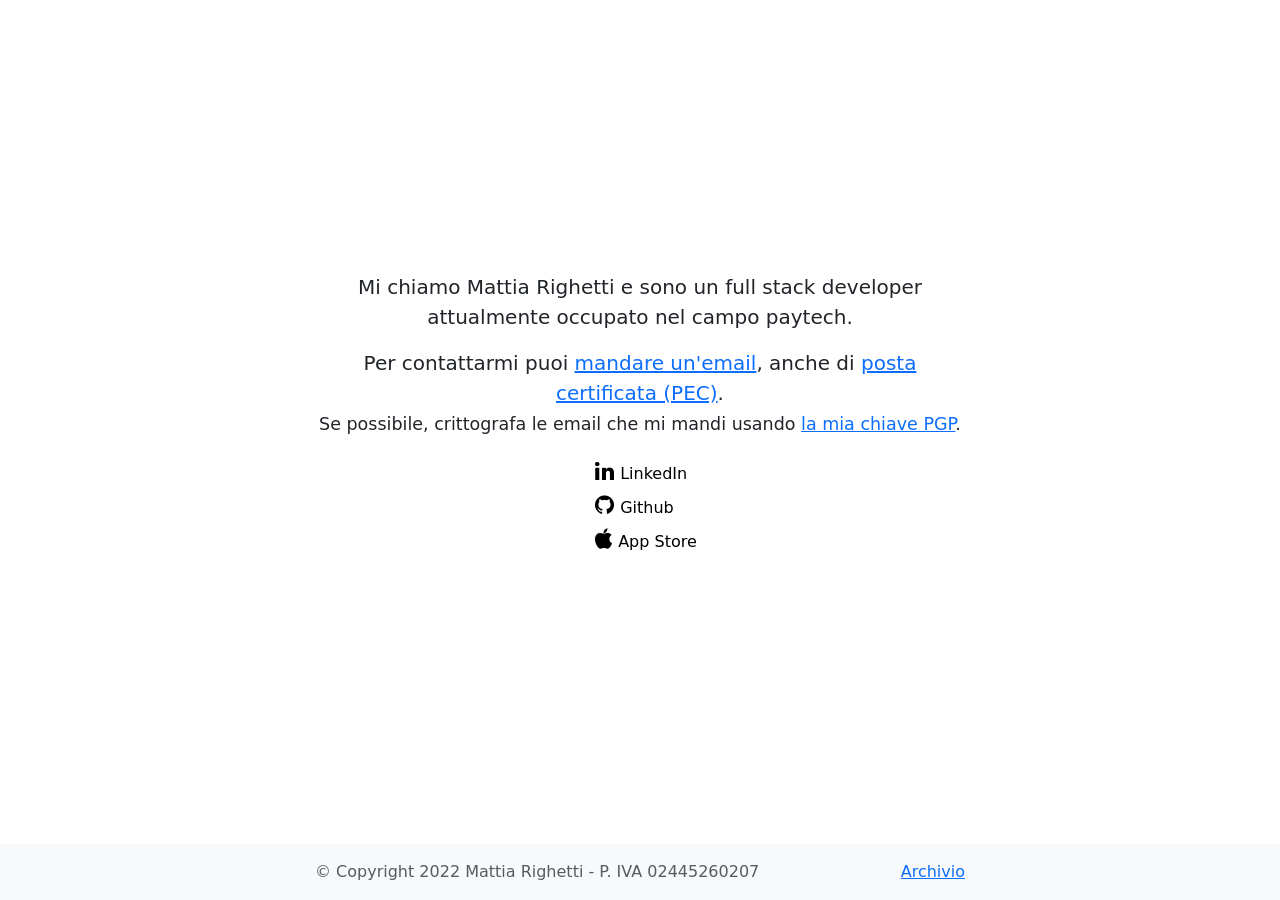
==== index.html @ 88872921 "Removing Telegram and iMessage contacts." ====
<!doctype html>
<html lang="en" class="h-100">
  <head>
    <title>Mattia Righetti</title>
    <meta charset="utf-8">
    <meta name="robots" content="index, follow, max-image-preview:large, max-snippet:-1, max-video-preview:-1">
    <meta name="description" content="Full stack developer">
    <link rel="canonical" href="https://rght.it/">
    <meta property="og:locale" content="it_IT">
    <meta property="og:type" content="website">
    <meta property="og:title" content="Mattia Righetti">
    <meta property="og:description" content="Full stack developer">
    <meta property="og:url" content="https://rght.it/">
    <meta property="og:site_name" content="Mattia Righetti">
    <meta property="article:modified_time" content="2022-04-18T16:51:58+00:00">
    <meta property="og:image" content="">
    <meta property="og:image:width" content="">
    <meta property="og:image:height" content="">
    <meta property="og:image:type" content="image/jpeg">
    <meta name="twitter:card" content="summary_large_image">
    <meta name="twitter:title" content="Mattia Righetti">
    <meta name="twitter:description" content="Full stack developer">
    <meta name="twitter:image" content="">
    <meta name="twitter:site" content="@mrght">
    <meta name="twitter:label1" content="Estimated reading time">
    <meta name="twitter:data1" content="1 minute">
    <meta name="viewport" content="width=device-width, initial-scale=1">
    <link href="https://cdn.jsdelivr.net/npm/bootstrap@5.1.3/dist/css/bootstrap.min.css" rel="stylesheet" integrity="sha384-1BmE4kWBq78iYhFldvKuhfTAU6auU8tT94WrHftjDbrCEXSU1oBoqyl2QvZ6jIW3" crossorigin="anonymous">
    <link rel="stylesheet" href="https://cdnjs.cloudflare.com/ajax/libs/font-awesome/4.7.0/css/font-awesome.min.css">
    <style>
      .container {
      width: auto;
      max-width: 680px;
      padding: 0 15px;
      }
      .fa {
      padding: 6px;
      font-size: 22px;
      text-decoration: none;
      color: black;
      }
      .contact-link {
      padding-left: 6px;
      font-size: 16px;
      text-decoration: none;
      color: black;
      }
      .archive {
      float: right;
      }
    </style>
    <!-- Google tag (gtag.js) -->
    <script async src="https://www.googletagmanager.com/gtag/js?id=G-7KN0N67CWR"></script>
    <script>
      window.dataLayer = window.dataLayer || [];
      function gtag(){dataLayer.push(arguments);}
      gtag('js', new Date());
      
      gtag('config', 'G-7KN0N67CWR');
                                                                                                            
    </script>
  </head>
  <body class="d-flex flex-column h-100">
    <header class="mb-auto"></header>
    <main class="flex-shrink-0 px-3 text-center d-flex p-3 mx-auto flex-column">
      <div class="container">
        <p class="lead">Mi chiamo Mattia Righetti e sono un full stack developer attualmente occupato nel campo
          paytech.
        </p>
        <p class="lead">Per contattarmi puoi <a href="/contact?type=email" target="_blank">mandare un'email</a>, anche di <a href="/contact?type=pec" target="_blank">posta certificata (PEC)</a>.                                                                                                                        <br>
          <small>Se possibile, crittografa le email che mi mandi usando <a href="public_key.asc">la mia chiave PGP</a>.
          </small>
        </p>
      </div>
      <div class="row justify-content-center">
        <div class="col-auto col-md-3 d-flex justify-content-center">
          <ul class="list-unstyled">
            <li>
              <a href="https://linkedin.com/in/mattiarighetti" class="contact-link pull-left" target="_blank">
              <span class="fa fa-linkedin"></span>LinkedIn</a>
            </li>
            <li>
              <a href="https://github.com/mattiarighetti" class="contact-link pull-left" target="_blank">
              <span class="fa fa-github"></span>Github</a>
            </li>
            <li>
              <a href="https://apps.apple.com/it/developer/mattia-righetti/id1128702482" class="contact-link pull-left" target="_blank">
              <span class="fa fa-apple"></span>App Store</a>
            </li>
          </ul>
        </div>
      </div>
    </main>
    <footer class="footer mt-auto py-3 bg-light">
      <div class="container">
        <span class="text-muted">&copy; Copyright 2022 Mattia Righetti - P. IVA 02445260207</span>
        <span class="text-muted archive">
        <a href="https://web.archive.org/web/20220426195501/https://www.mattiarighetti.it/" target="_blank">Archivio</a>
        </span>
      </div>
    </footer>
    <script src="https://cdn.jsdelivr.net/npm/bootstrap@5.1.3/dist/js/bootstrap.bundle.min.js" integrity="sha384-ka7Sk0Gln4gmtz2MlQnikT1wXgYsOg+OMhuP+IlRH9sENBO0LRn5q+8nbTov4+1p" crossorigin="anonymous"></script>
  </body>
</html>
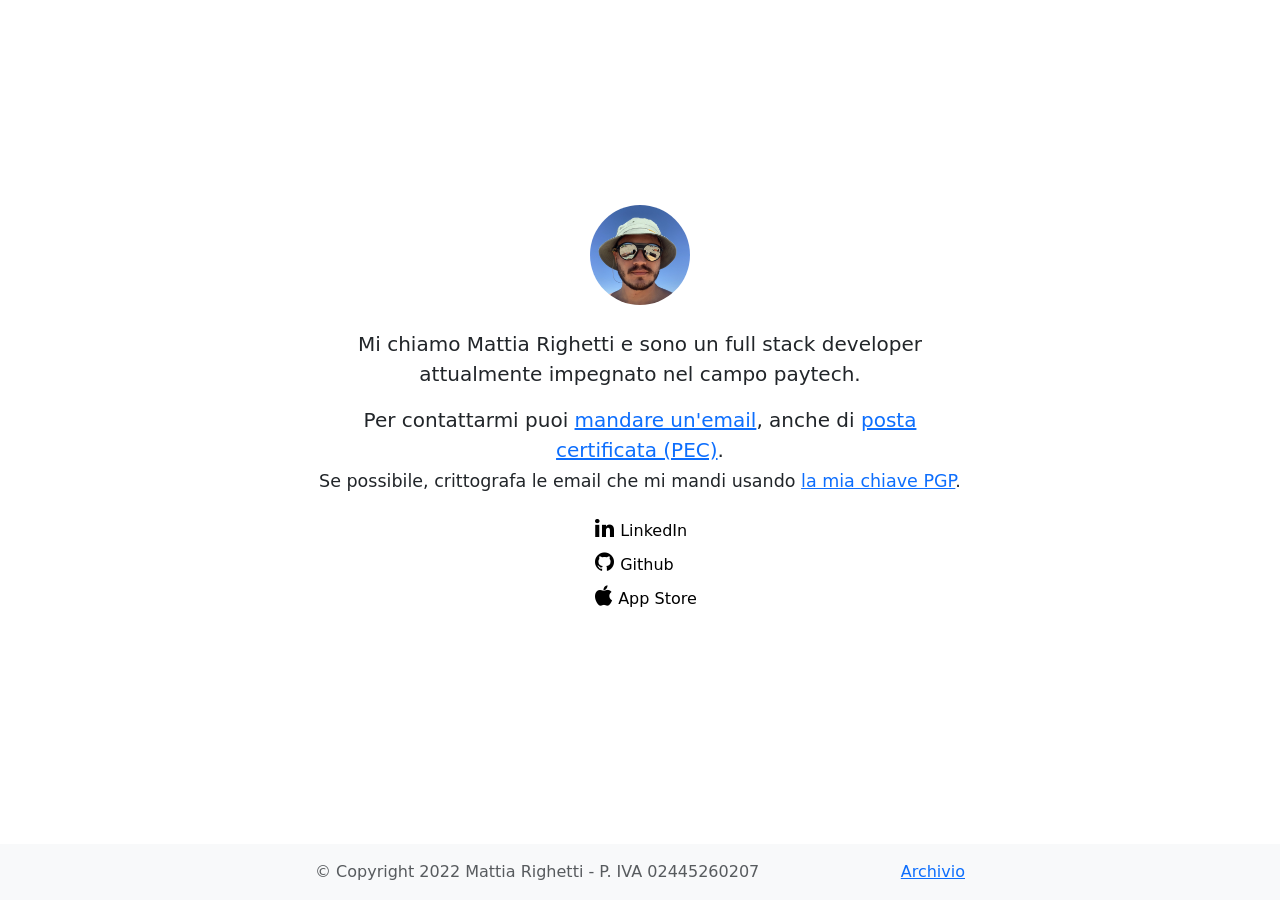
==== commit 668218e5: "Adding profile image." ====
--- a/index.html
+++ b/index.html
@@ -64,7 +64,9 @@
     <header class="mb-auto"></header>
     <main class="flex-shrink-0 px-3 text-center d-flex p-3 mx-auto flex-column">
       <div class="container">
-        <p class="lead">Mi chiamo Mattia Righetti e sono un full stack developer attualmente occupato nel campo
+        <img src="Cappellino.jpg" class="img-circle hidden-xs-down" style="width: 100px; border-radius: 50px; margin-top: -10px;">
+        <br><br>
+        <p class="lead">Mi chiamo Mattia Righetti e sono un full stack developer attualmente impegnato nel campo
           paytech.
         </p>
         <p class="lead">Per contattarmi puoi <a href="/contact?type=email" target="_blank">mandare un'email</a>, anche di <a href="/contact?type=pec" target="_blank">posta certificata (PEC)</a>.                                                                                                                        <br>
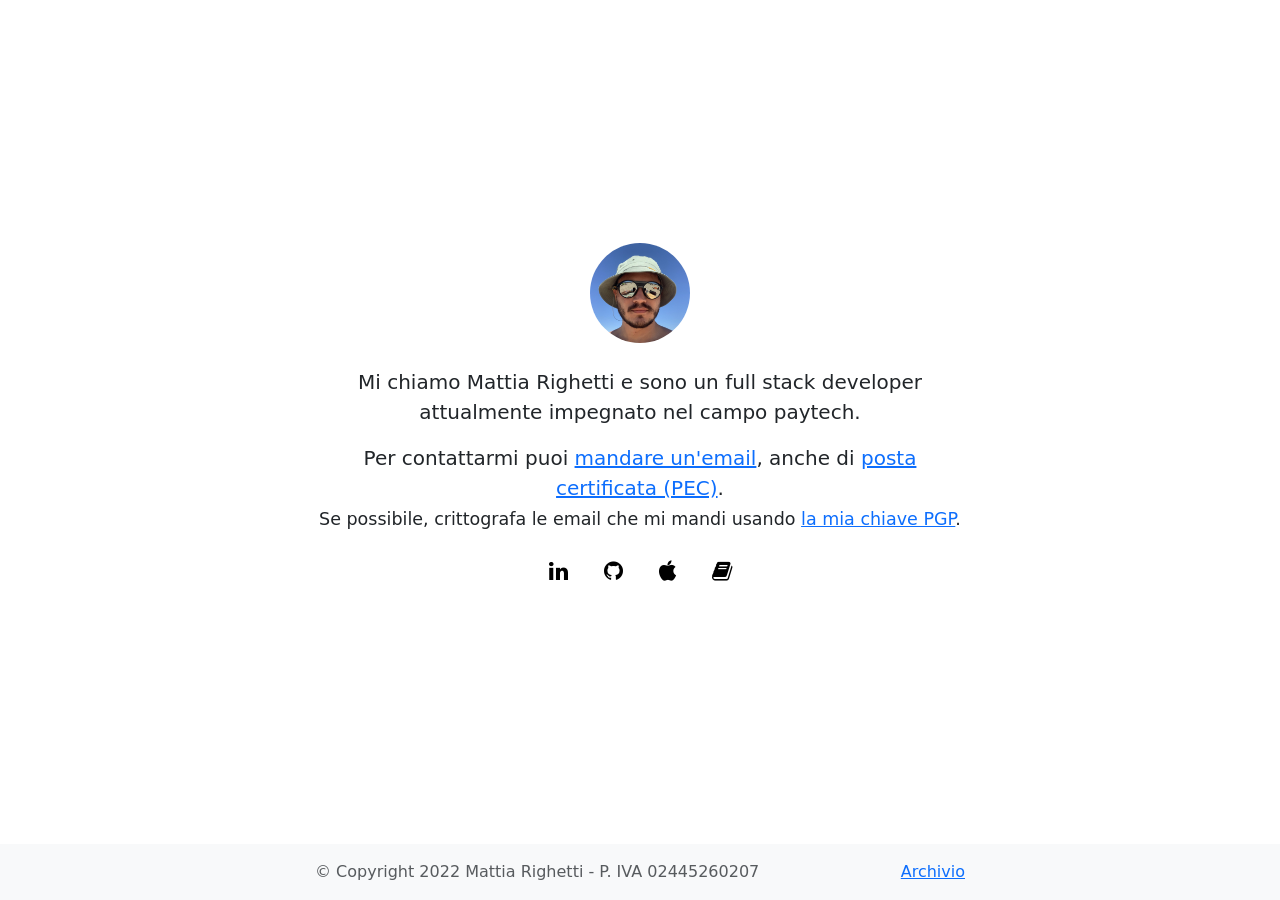
==== commit fdf91571: "Adding libib link." ====
--- a/index.html
+++ b/index.html
@@ -74,24 +74,43 @@
           </small>
         </p>
       </div>
-      <div class="row justify-content-center">
-        <div class="col-auto col-md-3 d-flex justify-content-center">
-          <ul class="list-unstyled">
-            <li>
-              <a href="https://linkedin.com/in/mattiarighetti" class="contact-link pull-left" target="_blank">
-              <span class="fa fa-linkedin"></span>LinkedIn</a>
-            </li>
-            <li>
-              <a href="https://github.com/mattiarighetti" class="contact-link pull-left" target="_blank">
-              <span class="fa fa-github"></span>Github</a>
-            </li>
-            <li>
-              <a href="https://apps.apple.com/it/developer/mattia-righetti/id1128702482" class="contact-link pull-left" target="_blank">
-              <span class="fa fa-apple"></span>App Store</a>
-            </li>
-          </ul>
-        </div>
-      </div>
+<div class="container">
+  <div class="row justify-content-center">
+    <div class="col-auto">
+      <ul class="list-unstyled d-flex gap-4 m-0 p-0">
+        <li>
+          <a href="https://linkedin.com/in/mattiarighetti"
+             target="_blank"
+             class="text-decoration-none text-dark fs-3">
+            <i class="fa fa-linkedin"></i>
+          </a>
+        </li>
+        <li>
+          <a href="https://github.com/mattiarighetti"
+             target="_blank"
+             class="text-decoration-none text-dark fs-3">
+            <i class="fa fa-github"></i>
+          </a>
+        </li>
+        <li>
+          <a href="https://apps.apple.com/it/developer/mattia-righetti/id1128702482"
+             target="_blank"
+             class="text-decoration-none text-dark fs-3">
+            <i class="fa fa-apple"></i>
+          </a>
+        </li>
+        <li>
+          <a href="https://rght.it/lib"
+             target="_blank"
+             class="text-decoration-none text-dark fs-3">
+            <i class="fa fa-book"></i>
+          </a>
+        </li>
+      </ul>
+    </div>
+  </div>
+</div>
+
     </main>
     <footer class="footer mt-auto py-3 bg-light">
       <div class="container">
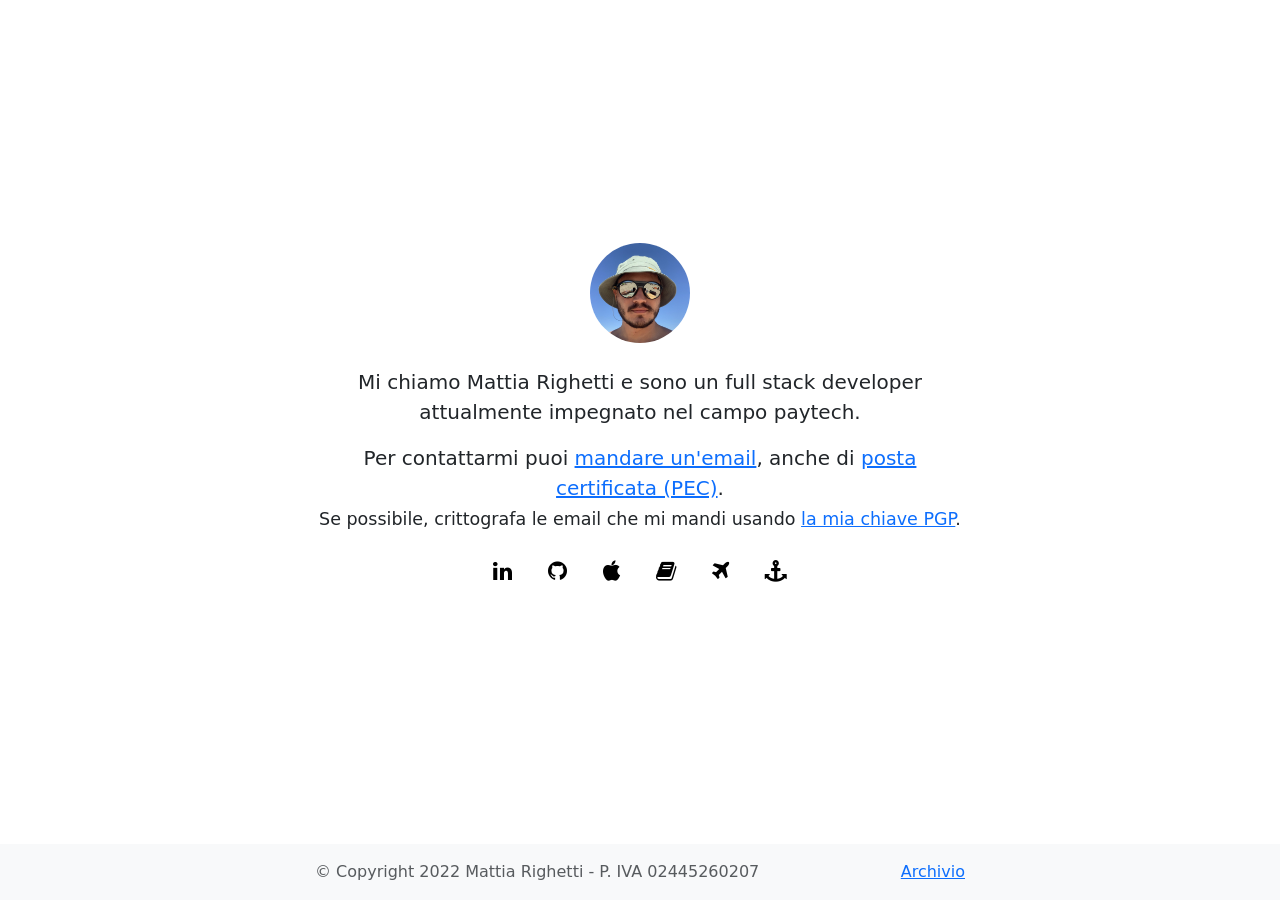
==== commit 4c8d5620: "Added links to OLC and SeaPeople" ====
--- a/index.html
+++ b/index.html
@@ -106,6 +106,20 @@
             <i class="fa fa-book"></i>
           </a>
         </li>
+        <li>
+          <a href="https://www.onlinecontest.org/olc-3.0/gliding/flightbook.html?sp=2026&st=olcp&rt=olc&pi=85450"
+             target="_blank"
+             class="text-decoration-none text-dark fs-3">
+            <i class="fa fa-plane"></i>
+          </a>
+        </li>
+        <li>
+          <a href="https://dashboard.seapeopleapp.com/@mattiar"
+             target="_blank"
+             class="text-decoration-none text-dark fs-3">
+            <i class="fa fa-anchor"></i>
+          </a>
+        </li>
       </ul>
     </div>
   </div>
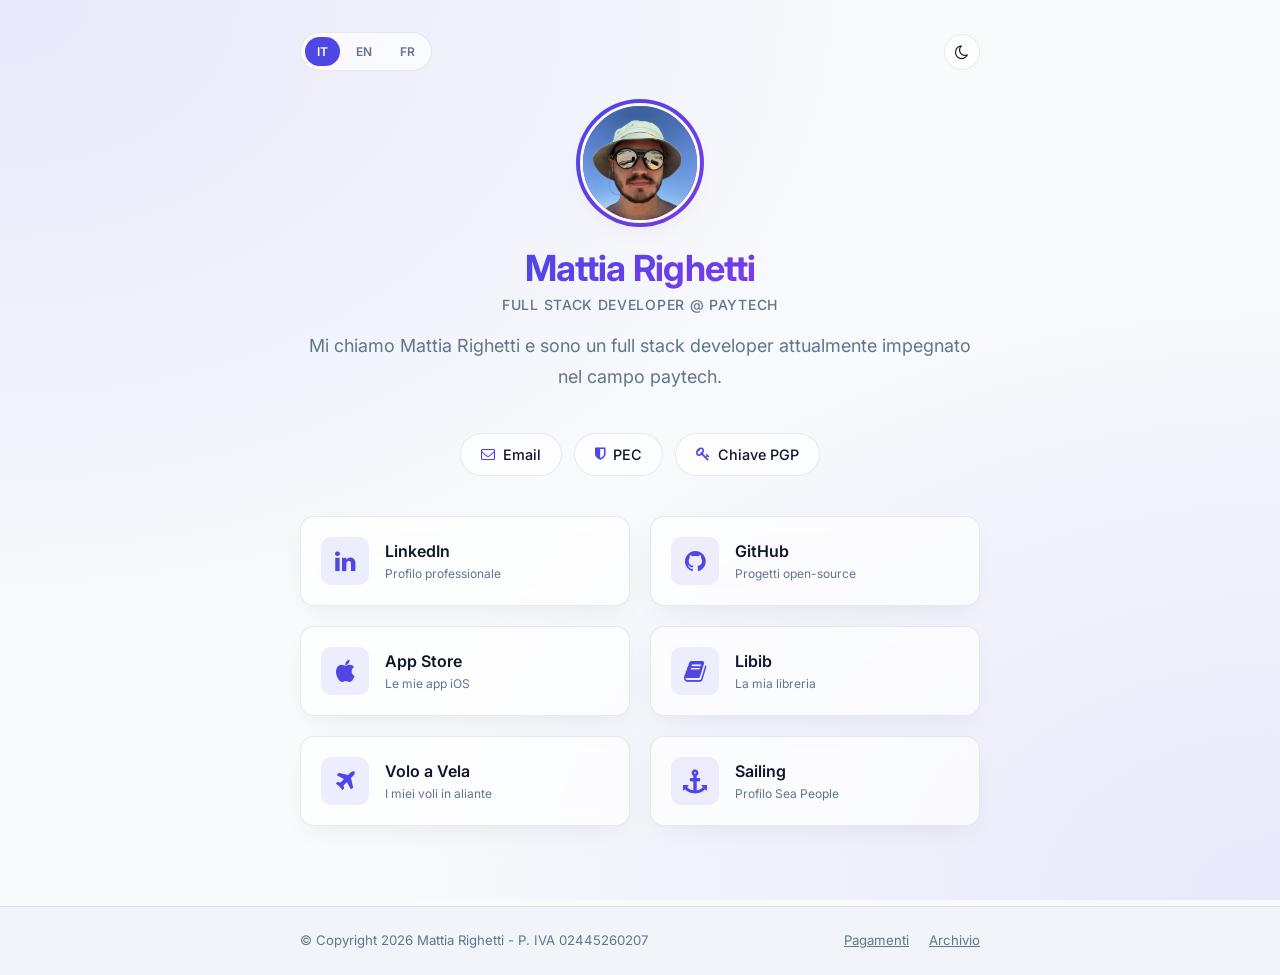
==== commit b8da11fd: "style: redesign website with modern UI, dark mode switcher and centralized CSS" ====
--- a/index.html
+++ b/index.html
@@ -1,5 +1,5 @@
 <!doctype html>
-<html lang="en" class="h-100">
+<html lang="it">
   <head>
     <title>Mattia Righetti</title>
     <meta charset="utf-8">
@@ -12,7 +12,7 @@
     <meta property="og:description" content="Full stack developer">
     <meta property="og:url" content="https://rght.it/">
     <meta property="og:site_name" content="Mattia Righetti">
-    <meta property="article:modified_time" content="2022-04-18T16:51:58+00:00">
+    <meta property="article:modified_time" content="2026-06-16T17:52:00+02:00">
     <meta property="og:image" content="">
     <meta property="og:image:width" content="">
     <meta property="og:image:height" content="">
@@ -25,115 +25,167 @@
     <meta name="twitter:label1" content="Estimated reading time">
     <meta name="twitter:data1" content="1 minute">
     <meta name="viewport" content="width=device-width, initial-scale=1">
+    
     <link href="https://cdn.jsdelivr.net/npm/bootstrap@5.1.3/dist/css/bootstrap.min.css" rel="stylesheet" integrity="sha384-1BmE4kWBq78iYhFldvKuhfTAU6auU8tT94WrHftjDbrCEXSU1oBoqyl2QvZ6jIW3" crossorigin="anonymous">
     <link rel="stylesheet" href="https://cdnjs.cloudflare.com/ajax/libs/font-awesome/4.7.0/css/font-awesome.min.css">
-    <style>
-      .container {
-      width: auto;
-      max-width: 680px;
-      padding: 0 15px;
-      }
-      .fa {
-      padding: 6px;
-      font-size: 22px;
-      text-decoration: none;
-      color: black;
-      }
-      .contact-link {
-      padding-left: 6px;
-      font-size: 16px;
-      text-decoration: none;
-      color: black;
-      }
-      .archive {
-      float: right;
-      }
-    </style>
+    <link rel="stylesheet" href="css/style.css">
+
+    <script>
+      // Apply theme immediately to prevent flashing
+      const currentTheme = localStorage.getItem('theme') || (window.matchMedia('(prefers-color-scheme: light)').matches ? 'light' : 'dark');
+      document.documentElement.setAttribute('data-theme', currentTheme);
+    </script>
+    
     <!-- Google tag (gtag.js) -->
     <script async src="https://www.googletagmanager.com/gtag/js?id=G-7KN0N67CWR"></script>
     <script>
       window.dataLayer = window.dataLayer || [];
       function gtag(){dataLayer.push(arguments);}
       gtag('js', new Date());
-      
       gtag('config', 'G-7KN0N67CWR');
-                                                                                                            
     </script>
   </head>
-  <body class="d-flex flex-column h-100">
-    <header class="mb-auto"></header>
-    <main class="flex-shrink-0 px-3 text-center d-flex p-3 mx-auto flex-column">
-      <div class="container">
-        <img src="Cappellino.jpg" class="img-circle hidden-xs-down" style="width: 100px; border-radius: 50px; margin-top: -10px;">
-        <br><br>
-        <p class="lead">Mi chiamo Mattia Righetti e sono un full stack developer attualmente impegnato nel campo
-          paytech.
+  <body>
+    
+    <main class="main-container">
+      
+      <!-- Top controls bar -->
+      <div class="top-bar">
+        <div class="lang-switcher">
+          <button class="lang-btn active">IT</button>
+          <a href="/en/" class="lang-btn">EN</a>
+          <a href="/fr/" class="lang-btn">FR</a>
+        </div>
+        
+        <button id="theme-toggle" class="theme-toggle-btn" aria-label="Cambia tema">
+          <i class="fa fa-sun-o"></i>
+        </button>
+      </div>
+
+      <!-- Profile Section -->
+      <section class="profile-section">
+        <div class="avatar-wrapper">
+          <img src="Cappellino.jpg" alt="Mattia Righetti" class="avatar-img">
+        </div>
+        <h1 class="name-title">Mattia Righetti</h1>
+        <span class="role-badge">Full Stack Developer @ Paytech</span>
+        <p class="lead">
+          Mi chiamo Mattia Righetti e sono un full stack developer attualmente impegnato nel campo paytech.
         </p>
-        <p class="lead">Per contattarmi puoi <a href="/contact?type=email" target="_blank">mandare un'email</a>, anche di <a href="/contact?type=pec" target="_blank">posta certificata (PEC)</a>.                                                                                                                        <br>
-          <small>Se possibile, crittografa le email che mi mandi usando <a href="public_key.asc">la mia chiave PGP</a>.
-          </small>
-        </p>
-      </div>
-<div class="container">
-  <div class="row justify-content-center">
-    <div class="col-auto">
-      <ul class="list-unstyled d-flex gap-4 m-0 p-0">
-        <li>
-          <a href="https://linkedin.com/in/mattiarighetti"
-             target="_blank"
-             class="text-decoration-none text-dark fs-3">
+      </section>
+
+      <!-- Contact Actions -->
+      <section class="contact-actions">
+        <a href="/contact?type=email" target="_blank" class="action-btn">
+          <i class="fa fa-envelope-o"></i> Email
+        </a>
+        <a href="/contact?type=pec" target="_blank" class="action-btn">
+          <i class="fa fa-shield"></i> PEC
+        </a>
+        <a href="public_key.asc" class="action-btn">
+          <i class="fa fa-key"></i> Chiave PGP
+        </a>
+      </section>
+
+      <!-- Links Grid -->
+      <section class="links-grid">
+        <a href="https://linkedin.com/in/mattiarighetti" target="_blank" class="link-card">
+          <div class="card-icon-wrapper">
             <i class="fa fa-linkedin"></i>
-          </a>
-        </li>
-        <li>
-          <a href="https://github.com/mattiarighetti"
-             target="_blank"
-             class="text-decoration-none text-dark fs-3">
+          </div>
+          <div class="card-info">
+            <span class="card-title">LinkedIn</span>
+            <span class="card-desc">Profilo professionale</span>
+          </div>
+        </a>
+
+        <a href="https://github.com/mattiarighetti" target="_blank" class="link-card">
+          <div class="card-icon-wrapper">
             <i class="fa fa-github"></i>
-          </a>
-        </li>
-        <li>
-          <a href="https://apps.apple.com/it/developer/mattia-righetti/id1128702482"
-             target="_blank"
-             class="text-decoration-none text-dark fs-3">
+          </div>
+          <div class="card-info">
+            <span class="card-title">GitHub</span>
+            <span class="card-desc">Progetti open-source</span>
+          </div>
+        </a>
+
+        <a href="https://apps.apple.com/it/developer/mattia-righetti/id1128702482" target="_blank" class="link-card">
+          <div class="card-icon-wrapper">
             <i class="fa fa-apple"></i>
-          </a>
-        </li>
-        <li>
-          <a href="https://rght.it/lib"
-             target="_blank"
-             class="text-decoration-none text-dark fs-3">
+          </div>
+          <div class="card-info">
+            <span class="card-title">App Store</span>
+            <span class="card-desc">Le mie app iOS</span>
+          </div>
+        </a>
+
+        <a href="https://rght.it/lib" target="_blank" class="link-card">
+          <div class="card-icon-wrapper">
             <i class="fa fa-book"></i>
-          </a>
-        </li>
-        <li>
-          <a href="https://www.onlinecontest.org/olc-3.0/gliding/flightbook.html?sp=2026&st=olcp&rt=olc&pi=85450"
-             target="_blank"
-             class="text-decoration-none text-dark fs-3">
+          </div>
+          <div class="card-info">
+            <span class="card-title">Libib</span>
+            <span class="card-desc">La mia libreria</span>
+          </div>
+        </a>
+
+        <a href="https://www.onlinecontest.org/olc-3.0/gliding/flightbook.html?sp=2026&st=olcp&rt=olc&pi=85450" target="_blank" class="link-card">
+          <div class="card-icon-wrapper">
             <i class="fa fa-plane"></i>
-          </a>
-        </li>
-        <li>
-          <a href="https://dashboard.seapeopleapp.com/@mattiar"
-             target="_blank"
-             class="text-decoration-none text-dark fs-3">
+          </div>
+          <div class="card-info">
+            <span class="card-title">Volo a Vela</span>
+            <span class="card-desc">I miei voli in aliante</span>
+          </div>
+        </a>
+
+        <a href="https://dashboard.seapeopleapp.com/@mattiar" target="_blank" class="link-card">
+          <div class="card-icon-wrapper">
             <i class="fa fa-anchor"></i>
-          </a>
-        </li>
-      </ul>
-    </div>
-  </div>
-</div>
+          </div>
+          <div class="card-info">
+            <span class="card-title">Sailing</span>
+            <span class="card-desc">Profilo Sea People</span>
+          </div>
+        </a>
+      </section>
 
     </main>
-    <footer class="footer mt-auto py-3 bg-light">
-      <div class="container">
-        <span class="text-muted">&copy; Copyright 2022 Mattia Righetti - P. IVA 02445260207</span>
-        <span class="text-muted archive">
-        <a href="https://web.archive.org/web/20220426195501/https://www.mattiarighetti.it/" target="_blank">Archivio</a>
-        </span>
+
+    <footer>
+      <div class="main-container py-0">
+        <div class="footer-links">
+          <span class="footer-text">&copy; Copyright 2026 Mattia Righetti - P. IVA 02445260207</span>
+          <span class="footer-text">
+            <a href="/pay/" class="me-3">Pagamenti</a>
+            <a href="https://web.archive.org/web/20220426195501/https://www.mattiarighetti.it/" target="_blank">Archivio</a>
+          </span>
+        </div>
       </div>
     </footer>
+
     <script src="https://cdn.jsdelivr.net/npm/bootstrap@5.1.3/dist/js/bootstrap.bundle.min.js" integrity="sha384-ka7Sk0Gln4gmtz2MlQnikT1wXgYsOg+OMhuP+IlRH9sENBO0LRn5q+8nbTov4+1p" crossorigin="anonymous"></script>
+    <script>
+      const themeToggleBtn = document.getElementById('theme-toggle');
+      themeToggleBtn.addEventListener('click', () => {
+        const activeTheme = document.documentElement.getAttribute('data-theme');
+        const newTheme = activeTheme === 'light' ? 'dark' : 'light';
+        document.documentElement.setAttribute('data-theme', newTheme);
+        localStorage.setItem('theme', newTheme);
+        updateToggleIcon(newTheme);
+      });
+      
+      function updateToggleIcon(theme) {
+        const icon = themeToggleBtn.querySelector('i');
+        if (theme === 'light') {
+          icon.className = 'fa fa-moon-o';
+        } else {
+          icon.className = 'fa fa-sun-o';
+        }
+      }
+      
+      // Initialize toggle icon state
+      updateToggleIcon(document.documentElement.getAttribute('data-theme'));
+    </script>
   </body>
 </html>
--- a/css/style.css
+++ b/css/style.css
@@ -0,0 +1,459 @@
+@import url('https://fonts.googleapis.com/css2?family=Inter:wght@300;400;500;600;700&display=swap');
+
+:root {
+  /* Dark Theme (Default) */
+  --bg-primary: #0b0f19;
+  --bg-secondary: #111827;
+  --bg-card: rgba(22, 30, 49, 0.7);
+  --bg-card-hover: rgba(31, 41, 67, 0.9);
+  --text-primary: #f3f4f6;
+  --text-muted: #9ca3af;
+  --text-inverse: #111827;
+  --accent: #6366f1;
+  --accent-gradient: linear-gradient(135deg, #6366f1 0%, #a855f7 100%);
+  --accent-glow: rgba(99, 102, 241, 0.15);
+  --border-color: rgba(255, 255, 255, 0.08);
+  --border-hover: rgba(99, 102, 241, 0.35);
+  --card-shadow: 0 10px 30px -10px rgba(0, 0, 0, 0.5);
+  --transition-smooth: all 0.3s cubic-bezier(0.4, 0, 0.2, 1);
+  --font-sans: 'Inter', system-ui, -apple-system, sans-serif;
+}
+
+[data-theme="light"] {
+  /* Light Theme */
+  --bg-primary: #f8fafc;
+  --bg-secondary: #f1f5f9;
+  --bg-card: rgba(255, 255, 255, 0.7);
+  --bg-card-hover: rgba(255, 255, 255, 0.95);
+  --text-primary: #0f172a;
+  --text-muted: #64748b;
+  --text-inverse: #ffffff;
+  --accent: #4f46e5;
+  --accent-gradient: linear-gradient(135deg, #4f46e5 0%, #7c3aed 100%);
+  --accent-glow: rgba(79, 70, 229, 0.1);
+  --border-color: rgba(0, 0, 0, 0.08);
+  --border-hover: rgba(79, 70, 229, 0.3);
+  --card-shadow: 0 10px 30px -10px rgba(0, 0, 0, 0.08);
+}
+
+/* Global Reset & Base */
+body {
+  font-family: var(--font-sans);
+  background-color: var(--bg-primary);
+  color: var(--text-primary);
+  transition: var(--transition-smooth);
+  min-height: 100vh;
+  margin: 0;
+  display: flex;
+  flex-direction: column;
+  background-image: 
+    radial-gradient(at 0% 0%, var(--accent-glow) 0px, transparent 50%),
+    radial-gradient(at 100% 100%, var(--accent-glow) 0px, transparent 50%);
+  background-attachment: fixed;
+}
+
+/* Container limits */
+.main-container {
+  max-width: 720px;
+  width: 100%;
+  margin: 0 auto;
+  padding: 2rem 1.25rem;
+}
+
+/* Typography overrides */
+h1, h2, h3, h4, h5, h6 {
+  font-weight: 700;
+  letter-spacing: -0.02em;
+  color: var(--text-primary);
+}
+
+.lead {
+  font-size: 1.125rem;
+  font-weight: 400;
+  line-height: 1.7;
+  color: var(--text-muted);
+}
+
+a {
+  color: var(--accent);
+  text-decoration: none;
+  transition: var(--transition-smooth);
+}
+
+a:hover {
+  color: #a855f7;
+  text-decoration: underline;
+}
+
+/* Header & Controls */
+.top-bar {
+  display: flex;
+  justify-content: space-between;
+  align-items: center;
+  margin-bottom: 2rem;
+}
+
+.lang-switcher {
+  display: flex;
+  gap: 0.25rem;
+  background: var(--bg-card);
+  padding: 0.25rem;
+  border-radius: 9999px;
+  border: 1px solid var(--border-color);
+}
+
+.lang-btn {
+  font-size: 0.75rem;
+  font-weight: 600;
+  padding: 0.35rem 0.75rem;
+  border-radius: 9999px;
+  border: none;
+  background: transparent;
+  color: var(--text-muted);
+  cursor: pointer;
+  transition: var(--transition-smooth);
+  text-transform: uppercase;
+}
+
+.lang-btn.active, .lang-btn:hover {
+  background: var(--accent);
+  color: var(--text-inverse);
+  text-decoration: none;
+}
+
+.theme-toggle-btn {
+  background: var(--bg-card);
+  border: 1px solid var(--border-color);
+  color: var(--text-primary);
+  width: 2.25rem;
+  height: 2.25rem;
+  border-radius: 50%;
+  display: flex;
+  align-items: center;
+  justify-content: center;
+  cursor: pointer;
+  transition: var(--transition-smooth);
+}
+
+.theme-toggle-btn:hover {
+  border-color: var(--accent);
+  transform: rotate(15deg);
+}
+
+/* Profile Section */
+.profile-section {
+  text-align: center;
+  margin-bottom: 2.5rem;
+}
+
+.avatar-wrapper {
+  position: relative;
+  width: 120px;
+  height: 120px;
+  margin: 0 auto 1.5rem;
+}
+
+.avatar-img {
+  width: 100%;
+  height: 100%;
+  border-radius: 50%;
+  object-fit: cover;
+  border: 3px solid var(--bg-primary);
+  position: relative;
+  z-index: 2;
+  box-shadow: var(--card-shadow);
+}
+
+.avatar-wrapper::after {
+  content: '';
+  position: absolute;
+  top: -4px;
+  left: -4px;
+  right: -4px;
+  bottom: -4px;
+  border-radius: 50%;
+  background: var(--accent-gradient);
+  z-index: 1;
+  animation: rotateGradient 6s linear infinite;
+}
+
+@keyframes rotateGradient {
+  from { transform: rotate(0deg); }
+  to { transform: rotate(360deg); }
+}
+
+.name-title {
+  font-size: 2.25rem;
+  margin-bottom: 0.25rem;
+  background: var(--accent-gradient);
+  -webkit-background-clip: text;
+  -webkit-text-fill-color: transparent;
+  display: inline-block;
+}
+
+.role-badge {
+  font-size: 0.875rem;
+  font-weight: 500;
+  color: var(--text-muted);
+  letter-spacing: 0.05em;
+  text-transform: uppercase;
+  margin-bottom: 1rem;
+  display: block;
+}
+
+/* Interactive Info Cards */
+.contact-actions {
+  display: flex;
+  flex-wrap: wrap;
+  gap: 0.75rem;
+  justify-content: center;
+  margin-bottom: 2.5rem;
+}
+
+.action-btn {
+  display: inline-flex;
+  align-items: center;
+  gap: 0.5rem;
+  padding: 0.625rem 1.25rem;
+  background: var(--bg-card);
+  border: 1px solid var(--border-color);
+  color: var(--text-primary);
+  border-radius: 9999px;
+  font-size: 0.9rem;
+  font-weight: 500;
+  transition: var(--transition-smooth);
+}
+
+.action-btn:hover {
+  background: var(--bg-card-hover);
+  border-color: var(--border-hover);
+  transform: translateY(-2px);
+  color: var(--text-primary);
+  text-decoration: none;
+  box-shadow: 0 4px 12px rgba(99, 102, 241, 0.15);
+}
+
+.action-btn i, .action-btn svg {
+  color: var(--accent);
+}
+
+/* Links Grid */
+.links-grid {
+  display: grid;
+  grid-template-columns: repeat(2, 1fr);
+  gap: 1.25rem;
+  margin-bottom: 3rem;
+}
+
+@media (max-width: 576px) {
+  .links-grid {
+    grid-template-columns: 1fr;
+  }
+}
+
+.link-card {
+  display: flex;
+  align-items: center;
+  gap: 1rem;
+  padding: 1.25rem;
+  background: var(--bg-card);
+  border: 1px solid var(--border-color);
+  border-radius: 14px;
+  color: var(--text-primary);
+  transition: var(--transition-smooth);
+  backdrop-filter: blur(10px);
+  -webkit-backdrop-filter: blur(10px);
+  box-shadow: var(--card-shadow);
+  text-align: left;
+}
+
+.link-card:hover {
+  background: var(--bg-card-hover);
+  border-color: var(--border-hover);
+  transform: translateY(-3px);
+  color: var(--text-primary);
+  text-decoration: none;
+  box-shadow: 0 10px 20px -5px rgba(99, 102, 241, 0.2);
+}
+
+.card-icon-wrapper {
+  display: flex;
+  align-items: center;
+  justify-content: center;
+  width: 48px;
+  height: 48px;
+  border-radius: 10px;
+  background: rgba(99, 102, 241, 0.1);
+  color: var(--accent);
+  font-size: 1.5rem;
+  flex-shrink: 0;
+  transition: var(--transition-smooth);
+}
+
+.link-card:hover .card-icon-wrapper {
+  background: var(--accent);
+  color: var(--text-inverse);
+  transform: scale(1.05);
+}
+
+.card-info {
+  display: flex;
+  flex-direction: column;
+}
+
+.card-title {
+  font-weight: 600;
+  font-size: 1rem;
+  margin-bottom: 0.125rem;
+}
+
+.card-desc {
+  font-size: 0.75rem;
+  color: var(--text-muted);
+}
+
+/* Copy box (specifically for PGP info or short details) */
+.pgp-box {
+  background: var(--bg-card);
+  border: 1px solid var(--border-color);
+  border-radius: 12px;
+  padding: 1rem;
+  margin-top: 1.5rem;
+  font-size: 0.8rem;
+  text-align: left;
+  display: flex;
+  justify-content: space-between;
+  align-items: center;
+}
+
+/* Payment box override details */
+.payment-list {
+  display: flex;
+  flex-direction: column;
+  gap: 1.25rem;
+  margin-top: 2rem;
+}
+
+.payment-card {
+  position: relative;
+  background: var(--bg-card);
+  border: 1px solid var(--border-color);
+  border-radius: 16px;
+  padding: 1.5rem;
+  text-align: left;
+  box-shadow: var(--card-shadow);
+  transition: var(--transition-smooth);
+}
+
+.payment-card:hover {
+  border-color: var(--border-hover);
+  box-shadow: 0 10px 20px -5px rgba(99, 102, 241, 0.15);
+}
+
+.payment-header {
+  display: flex;
+  align-items: center;
+  justify-content: space-between;
+  margin-bottom: 1rem;
+}
+
+.payment-provider {
+  display: flex;
+  align-items: center;
+  gap: 0.75rem;
+  font-weight: 700;
+  font-size: 1.125rem;
+}
+
+.payment-provider img {
+  width: 28px;
+  height: 28px;
+  border-radius: 6px;
+  object-fit: cover;
+}
+
+.payment-details p {
+  margin: 0.25rem 0;
+  font-size: 0.925rem;
+}
+
+.payment-details strong {
+  color: var(--text-muted);
+  font-weight: 500;
+  margin-right: 0.25rem;
+}
+
+/* Footer Section */
+footer {
+  margin-top: auto;
+  border-top: 1px solid var(--border-color);
+  padding: 1.5rem 0;
+  text-align: center;
+  background: var(--bg-secondary);
+  transition: var(--transition-smooth);
+}
+
+footer .footer-text {
+  font-size: 0.825rem;
+  color: var(--text-muted);
+}
+
+footer a {
+  color: var(--text-muted);
+  text-decoration: underline;
+}
+
+footer a:hover {
+  color: var(--accent);
+}
+
+.footer-links {
+  display: flex;
+  justify-content: space-between;
+  align-items: center;
+  flex-wrap: wrap;
+  gap: 1rem;
+}
+
+/* Form Styling (Contact Form) */
+form {
+  background: var(--bg-card);
+  border: 1px solid var(--border-color);
+  padding: 2.5rem;
+  border-radius: 16px;
+  box-shadow: var(--card-shadow);
+  display: inline-block;
+  width: 100%;
+  max-width: 500px;
+  margin: 0 auto;
+}
+
+.g-recaptcha {
+  display: flex;
+  justify-content: center;
+  margin-bottom: 1.5rem;
+}
+
+/* Modal / Overlay */
+#overlay {
+  display: none;
+  position: fixed;
+  top: 0;
+  left: 0;
+  width: 100%;
+  height: 100%;
+  background: rgba(11, 15, 25, 0.9);
+  justify-content: center;
+  align-items: center;
+  z-index: 9999;
+  backdrop-filter: blur(8px);
+  -webkit-backdrop-filter: blur(8px);
+}
+
+#overlay img {
+  max-width: 90%;
+  max-height: 80%;
+  border-radius: 16px;
+  box-shadow: 0 25px 50px -12px rgba(0, 0, 0, 0.7);
+  border: 1px solid var(--border-color);
+}
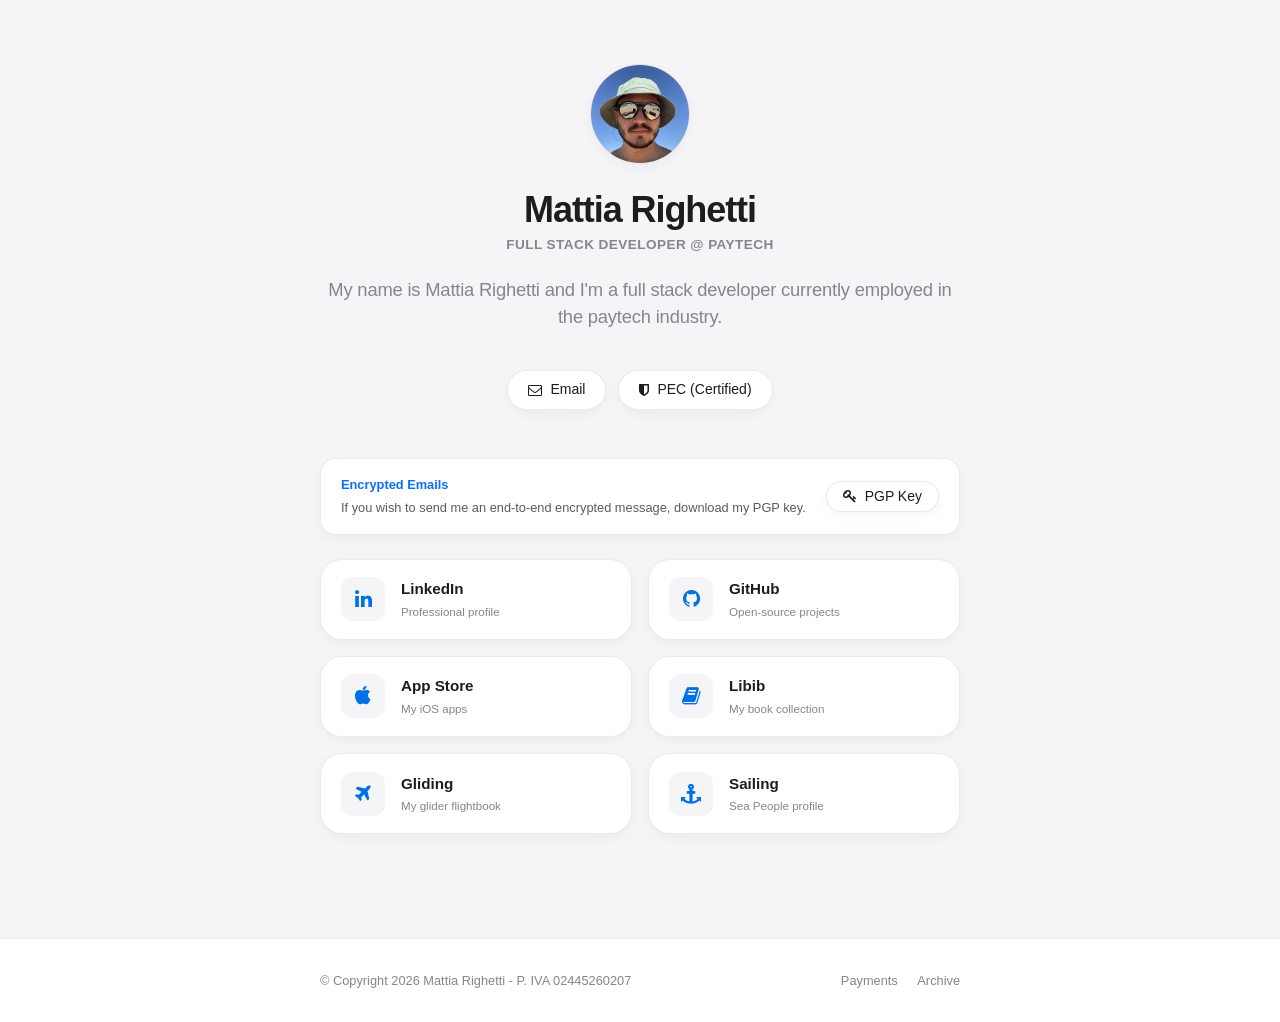
==== commit 94ab125f: "Gemini review" ====
--- a/index.html
+++ b/index.html
@@ -12,7 +12,7 @@
     <meta property="og:description" content="Full stack developer">
     <meta property="og:url" content="https://rght.it/">
     <meta property="og:site_name" content="Mattia Righetti">
-    <meta property="article:modified_time" content="2026-06-16T17:52:00+02:00">
+    <meta property="article:modified_time" content="2026-07-03T09:02:00+02:00">
     <meta property="og:image" content="">
     <meta property="og:image:width" content="">
     <meta property="og:image:height" content="">
@@ -31,9 +31,17 @@
     <link rel="stylesheet" href="css/style.css">
 
     <script>
-      // Apply theme immediately to prevent flashing
-      const currentTheme = localStorage.getItem('theme') || (window.matchMedia('(prefers-color-scheme: light)').matches ? 'light' : 'dark');
-      document.documentElement.setAttribute('data-theme', currentTheme);
+      // Automatic Language Router
+      (function() {
+        if (window.location.pathname === '/' || window.location.pathname === '/index.html') {
+          const userLang = navigator.language || navigator.userLanguage;
+          if (userLang.startsWith('fr')) {
+            window.location.replace('/fr/');
+          } else if (!userLang.startsWith('it')) {
+            window.location.replace('/en/');
+          }
+        }
+      })();
     </script>
     
     <!-- Google tag (gtag.js) -->
@@ -47,20 +55,7 @@
   </head>
   <body>
     
-    <main class="main-container">
-      
-      <!-- Top controls bar -->
-      <div class="top-bar">
-        <div class="lang-switcher">
-          <button class="lang-btn active">IT</button>
-          <a href="/en/" class="lang-btn">EN</a>
-          <a href="/fr/" class="lang-btn">FR</a>
-        </div>
-        
-        <button id="theme-toggle" class="theme-toggle-btn" aria-label="Cambia tema">
-          <i class="fa fa-sun-o"></i>
-        </button>
-      </div>
+    <main class="main-container text-center">
 
       <!-- Profile Section -->
       <section class="profile-section">
@@ -82,9 +77,19 @@
         <a href="/contact?type=pec" target="_blank" class="action-btn">
           <i class="fa fa-shield"></i> PEC
         </a>
-        <a href="public_key.asc" class="action-btn">
-          <i class="fa fa-key"></i> Chiave PGP
-        </a>
+      </section>
+
+      <!-- PGP Box -->
+      <section class="mb-4">
+        <div class="pgp-box">
+          <div class="d-flex flex-column gap-1">
+            <span class="fw-semibold text-primary">Email Crittografate</span>
+            <span class="text-muted fs-7">Se desideri inviarmi un messaggio protetto da crittografia end-to-end, scarica la mia chiave PGP.</span>
+          </div>
+          <a href="public_key.asc" class="action-btn py-1 px-3 fs-7 ms-3 flex-shrink-0">
+            <i class="fa fa-key"></i> Chiave PGP
+          </a>
+        </div>
       </section>
 
       <!-- Links Grid -->
@@ -165,27 +170,5 @@
     </footer>
 
     <script src="https://cdn.jsdelivr.net/npm/bootstrap@5.1.3/dist/js/bootstrap.bundle.min.js" integrity="sha384-ka7Sk0Gln4gmtz2MlQnikT1wXgYsOg+OMhuP+IlRH9sENBO0LRn5q+8nbTov4+1p" crossorigin="anonymous"></script>
-    <script>
-      const themeToggleBtn = document.getElementById('theme-toggle');
-      themeToggleBtn.addEventListener('click', () => {
-        const activeTheme = document.documentElement.getAttribute('data-theme');
-        const newTheme = activeTheme === 'light' ? 'dark' : 'light';
-        document.documentElement.setAttribute('data-theme', newTheme);
-        localStorage.setItem('theme', newTheme);
-        updateToggleIcon(newTheme);
-      });
-      
-      function updateToggleIcon(theme) {
-        const icon = themeToggleBtn.querySelector('i');
-        if (theme === 'light') {
-          icon.className = 'fa fa-moon-o';
-        } else {
-          icon.className = 'fa fa-sun-o';
-        }
-      }
-      
-      // Initialize toggle icon state
-      updateToggleIcon(document.documentElement.getAttribute('data-theme'));
-    </script>
   </body>
 </html>
--- a/css/style.css
+++ b/css/style.css
@@ -1,39 +1,37 @@
-@import url('https://fonts.googleapis.com/css2?family=Inter:wght@300;400;500;600;700&display=swap');
-
 :root {
-  /* Dark Theme (Default) */
-  --bg-primary: #0b0f19;
-  --bg-secondary: #111827;
-  --bg-card: rgba(22, 30, 49, 0.7);
-  --bg-card-hover: rgba(31, 41, 67, 0.9);
-  --text-primary: #f3f4f6;
-  --text-muted: #9ca3af;
-  --text-inverse: #111827;
-  --accent: #6366f1;
-  --accent-gradient: linear-gradient(135deg, #6366f1 0%, #a855f7 100%);
-  --accent-glow: rgba(99, 102, 241, 0.15);
-  --border-color: rgba(255, 255, 255, 0.08);
-  --border-hover: rgba(99, 102, 241, 0.35);
-  --card-shadow: 0 10px 30px -10px rgba(0, 0, 0, 0.5);
-  --transition-smooth: all 0.3s cubic-bezier(0.4, 0, 0.2, 1);
-  --font-sans: 'Inter', system-ui, -apple-system, sans-serif;
-}
-
-[data-theme="light"] {
-  /* Light Theme */
-  --bg-primary: #f8fafc;
-  --bg-secondary: #f1f5f9;
-  --bg-card: rgba(255, 255, 255, 0.7);
-  --bg-card-hover: rgba(255, 255, 255, 0.95);
-  --text-primary: #0f172a;
-  --text-muted: #64748b;
+  /* Apple Light Theme (Default) */
+  --bg-primary: #f5f5f7;
+  --bg-secondary: #ffffff;
+  --bg-card: #ffffff;
+  --bg-card-hover: #fafafa;
+  --text-primary: #1d1d1f;
+  --text-muted: #86868b;
   --text-inverse: #ffffff;
-  --accent: #4f46e5;
-  --accent-gradient: linear-gradient(135deg, #4f46e5 0%, #7c3aed 100%);
-  --accent-glow: rgba(79, 70, 229, 0.1);
+  --accent: #0071e3;
+  --accent-glow: rgba(0, 113, 227, 0.08);
   --border-color: rgba(0, 0, 0, 0.08);
-  --border-hover: rgba(79, 70, 229, 0.3);
-  --card-shadow: 0 10px 30px -10px rgba(0, 0, 0, 0.08);
+  --border-hover: rgba(0, 0, 0, 0.15);
+  --card-shadow: 0 4px 12px rgba(0, 0, 0, 0.04);
+  --transition-smooth: all 0.25s cubic-bezier(0.25, 1, 0.5, 1);
+  --font-sans: -apple-system, BlinkMacSystemFont, "SF Pro Text", "SF Pro Display", "Helvetica Neue", Helvetica, Arial, sans-serif;
+}
+
+@media (prefers-color-scheme: dark) {
+  :root {
+    /* Apple Dark Theme */
+    --bg-primary: #000000;
+    --bg-secondary: #161617;
+    --bg-card: #1d1d1f;
+    --bg-card-hover: #2d2d2f;
+    --text-primary: #f5f5f7;
+    --text-muted: #86868b;
+    --text-inverse: #000000;
+    --accent: #0a84ff;
+    --accent-glow: rgba(10, 132, 255, 0.12);
+    --border-color: rgba(255, 255, 255, 0.08);
+    --border-hover: rgba(255, 255, 255, 0.16);
+    --card-shadow: 0 4px 20px rgba(0, 0, 0, 0.35);
+  }
 }
 
 /* Global Reset & Base */
@@ -46,31 +44,36 @@
   margin: 0;
   display: flex;
   flex-direction: column;
-  background-image: 
-    radial-gradient(at 0% 0%, var(--accent-glow) 0px, transparent 50%),
-    radial-gradient(at 100% 100%, var(--accent-glow) 0px, transparent 50%);
-  background-attachment: fixed;
 }
 
 /* Container limits */
 .main-container {
-  max-width: 720px;
+  max-width: 680px;
   width: 100%;
   margin: 0 auto;
-  padding: 2rem 1.25rem;
-}
-
-/* Typography overrides */
+  padding: 3rem 1.25rem;
+}
+
+/* Typography */
 h1, h2, h3, h4, h5, h6 {
   font-weight: 700;
-  letter-spacing: -0.02em;
-  color: var(--text-primary);
+  letter-spacing: -0.022em;
+  color: var(--text-primary);
+}
+
+.section-title {
+  font-size: 1.35rem;
+  font-weight: 700;
+  letter-spacing: -0.015em;
+  margin-bottom: 1rem;
+  padding-left: 0.25rem;
 }
 
 .lead {
-  font-size: 1.125rem;
+  font-size: 1.15rem;
   font-weight: 400;
-  line-height: 1.7;
+  line-height: 1.47;
+  letter-spacing: -0.011em;
   color: var(--text-muted);
 }
 
@@ -81,32 +84,37 @@
 }
 
 a:hover {
-  color: #a855f7;
-  text-decoration: underline;
-}
-
-/* Header & Controls */
+  text-decoration: none;
+  opacity: 0.85;
+}
+
+/* Segmented Control (Language Switcher) */
 .top-bar {
   display: flex;
   justify-content: space-between;
   align-items: center;
-  margin-bottom: 2rem;
+  margin-bottom: 3rem;
 }
 
 .lang-switcher {
   display: flex;
-  gap: 0.25rem;
-  background: var(--bg-card);
-  padding: 0.25rem;
-  border-radius: 9999px;
-  border: 1px solid var(--border-color);
+  background: rgba(0, 0, 0, 0.05);
+  padding: 2px;
+  border-radius: 9px;
+  border: none;
+}
+
+@media (prefers-color-scheme: dark) {
+  .lang-switcher {
+    background: rgba(255, 255, 255, 0.1);
+  }
 }
 
 .lang-btn {
-  font-size: 0.75rem;
+  font-size: 0.725rem;
   font-weight: 600;
-  padding: 0.35rem 0.75rem;
-  border-radius: 9999px;
+  padding: 0.35rem 0.85rem;
+  border-radius: 7px;
   border: none;
   background: transparent;
   color: var(--text-muted);
@@ -115,42 +123,37 @@
   text-transform: uppercase;
 }
 
-.lang-btn.active, .lang-btn:hover {
-  background: var(--accent);
-  color: var(--text-inverse);
-  text-decoration: none;
-}
-
-.theme-toggle-btn {
-  background: var(--bg-card);
-  border: 1px solid var(--border-color);
-  color: var(--text-primary);
-  width: 2.25rem;
-  height: 2.25rem;
-  border-radius: 50%;
-  display: flex;
-  align-items: center;
-  justify-content: center;
-  cursor: pointer;
-  transition: var(--transition-smooth);
-}
-
-.theme-toggle-btn:hover {
-  border-color: var(--accent);
-  transform: rotate(15deg);
-}
-
-/* Profile Section */
+.lang-btn.active {
+  background: #ffffff;
+  color: #1d1d1f;
+  box-shadow: 0 1px 3px rgba(0, 0, 0, 0.08);
+}
+
+@media (prefers-color-scheme: dark) {
+  .lang-btn.active {
+    background: #3a3a3c;
+    color: #f5f5f7;
+    box-shadow: 0 1px 3px rgba(0, 0, 0, 0.4);
+  }
+}
+
+.lang-btn:hover:not(.active) {
+  color: var(--text-primary);
+}
+
+/* Profile Hero */
 .profile-section {
   text-align: center;
   margin-bottom: 2.5rem;
+  margin-top: 1rem;
 }
 
 .avatar-wrapper {
   position: relative;
-  width: 120px;
-  height: 120px;
+  width: 100px;
+  height: 100px;
   margin: 0 auto 1.5rem;
+  transition: var(--transition-smooth);
 }
 
 .avatar-img {
@@ -158,91 +161,68 @@
   height: 100%;
   border-radius: 50%;
   object-fit: cover;
-  border: 3px solid var(--bg-primary);
-  position: relative;
-  z-index: 2;
-  box-shadow: var(--card-shadow);
-}
-
-.avatar-wrapper::after {
-  content: '';
-  position: absolute;
-  top: -4px;
-  left: -4px;
-  right: -4px;
-  bottom: -4px;
-  border-radius: 50%;
-  background: var(--accent-gradient);
-  z-index: 1;
-  animation: rotateGradient 6s linear infinite;
-}
-
-@keyframes rotateGradient {
-  from { transform: rotate(0deg); }
-  to { transform: rotate(360deg); }
+  box-shadow: var(--card-shadow);
+  border: 1px solid var(--border-color);
+}
+
+.avatar-wrapper:hover {
+  transform: scale(1.03);
 }
 
 .name-title {
   font-size: 2.25rem;
+  font-weight: 800;
+  letter-spacing: -0.03em;
   margin-bottom: 0.25rem;
-  background: var(--accent-gradient);
-  -webkit-background-clip: text;
-  -webkit-text-fill-color: transparent;
-  display: inline-block;
 }
 
 .role-badge {
-  font-size: 0.875rem;
-  font-weight: 500;
-  color: var(--text-muted);
-  letter-spacing: 0.05em;
+  font-size: 0.85rem;
+  font-weight: 600;
+  color: var(--text-muted);
+  letter-spacing: 0.03em;
   text-transform: uppercase;
-  margin-bottom: 1rem;
+  margin-bottom: 1.25rem;
   display: block;
 }
 
-/* Interactive Info Cards */
+/* Capsule buttons (Action buttons) */
 .contact-actions {
   display: flex;
   flex-wrap: wrap;
   gap: 0.75rem;
   justify-content: center;
-  margin-bottom: 2.5rem;
+  margin-bottom: 3rem;
 }
 
 .action-btn {
   display: inline-flex;
   align-items: center;
   gap: 0.5rem;
-  padding: 0.625rem 1.25rem;
+  padding: 0.55rem 1.25rem;
   background: var(--bg-card);
   border: 1px solid var(--border-color);
   color: var(--text-primary);
   border-radius: 9999px;
-  font-size: 0.9rem;
+  font-size: 0.875rem;
   font-weight: 500;
+  box-shadow: var(--card-shadow);
   transition: var(--transition-smooth);
 }
 
 .action-btn:hover {
   background: var(--bg-card-hover);
   border-color: var(--border-hover);
-  transform: translateY(-2px);
-  color: var(--text-primary);
-  text-decoration: none;
-  box-shadow: 0 4px 12px rgba(99, 102, 241, 0.15);
-}
-
-.action-btn i, .action-btn svg {
-  color: var(--accent);
-}
-
-/* Links Grid */
+  transform: translateY(-1px);
+  color: var(--text-primary);
+}
+
+/* Links Widget Grid */
 .links-grid {
   display: grid;
   grid-template-columns: repeat(2, 1fr);
-  gap: 1.25rem;
-  margin-bottom: 3rem;
+  gap: 1rem;
+  margin-bottom: 3.5rem;
 }
 
 @media (max-width: 576px) {
@@ -255,45 +235,34 @@
   display: flex;
   align-items: center;
   gap: 1rem;
-  padding: 1.25rem;
+  padding: 1.1rem 1.25rem;
   background: var(--bg-card);
   border: 1px solid var(--border-color);
-  border-radius: 14px;
-  color: var(--text-primary);
-  transition: var(--transition-smooth);
-  backdrop-filter: blur(10px);
-  -webkit-backdrop-filter: blur(10px);
-  box-shadow: var(--card-shadow);
+  border-radius: 22px;
+  color: var(--text-primary);
+  box-shadow: var(--card-shadow);
+  transition: var(--transition-smooth);
   text-align: left;
 }
 
 .link-card:hover {
-  background: var(--bg-card-hover);
+  transform: scale(1.02);
   border-color: var(--border-hover);
-  transform: translateY(-3px);
   color: var(--text-primary);
   text-decoration: none;
-  box-shadow: 0 10px 20px -5px rgba(99, 102, 241, 0.2);
 }
 
 .card-icon-wrapper {
   display: flex;
   align-items: center;
   justify-content: center;
-  width: 48px;
-  height: 48px;
-  border-radius: 10px;
-  background: rgba(99, 102, 241, 0.1);
+  width: 44px;
+  height: 44px;
+  border-radius: 12px;
+  background: var(--bg-primary);
   color: var(--accent);
-  font-size: 1.5rem;
+  font-size: 1.25rem;
   flex-shrink: 0;
-  transition: var(--transition-smooth);
-}
-
-.link-card:hover .card-icon-wrapper {
-  background: var(--accent);
-  color: var(--text-inverse);
-  transform: scale(1.05);
 }
 
 .card-info {
@@ -303,58 +272,60 @@
 
 .card-title {
   font-weight: 600;
-  font-size: 1rem;
+  font-size: 0.95rem;
   margin-bottom: 0.125rem;
 }
 
 .card-desc {
-  font-size: 0.75rem;
-  color: var(--text-muted);
-}
-
-/* Copy box (specifically for PGP info or short details) */
+  font-size: 0.725rem;
+  color: var(--text-muted);
+}
+
+/* Info row for PGP settings box */
 .pgp-box {
   background: var(--bg-card);
   border: 1px solid var(--border-color);
-  border-radius: 12px;
-  padding: 1rem;
-  margin-top: 1.5rem;
+  border-radius: 16px;
+  padding: 1rem 1.25rem;
+  margin-top: 1rem;
   font-size: 0.8rem;
   text-align: left;
   display: flex;
   justify-content: space-between;
   align-items: center;
-}
-
-/* Payment box override details */
+  box-shadow: var(--card-shadow);
+}
+
+/* Settings-like list for Payments */
 .payment-list {
   display: flex;
   flex-direction: column;
-  gap: 1.25rem;
+  background: var(--bg-card);
+  border: 1px solid var(--border-color);
+  border-radius: 20px;
+  overflow: hidden;
+  box-shadow: var(--card-shadow);
   margin-top: 2rem;
 }
 
 .payment-card {
   position: relative;
-  background: var(--bg-card);
-  border: 1px solid var(--border-color);
-  border-radius: 16px;
-  padding: 1.5rem;
-  text-align: left;
-  box-shadow: var(--card-shadow);
-  transition: var(--transition-smooth);
-}
-
-.payment-card:hover {
-  border-color: var(--border-hover);
-  box-shadow: 0 10px 20px -5px rgba(99, 102, 241, 0.15);
+  display: flex;
+  flex-direction: column;
+  padding: 1.25rem 1.5rem;
+  border-bottom: 1px solid var(--border-color);
+  transition: var(--transition-smooth);
+}
+
+.payment-card:last-child {
+  border-bottom: none;
 }
 
 .payment-header {
   display: flex;
   align-items: center;
   justify-content: space-between;
-  margin-bottom: 1rem;
+  margin-bottom: 0.75rem;
 }
 
 .payment-provider {
@@ -362,45 +333,63 @@
   align-items: center;
   gap: 0.75rem;
   font-weight: 700;
-  font-size: 1.125rem;
+  font-size: 1.05rem;
+  letter-spacing: -0.015em;
 }
 
 .payment-provider img {
-  width: 28px;
-  height: 28px;
+  width: 24px;
+  height: 24px;
   border-radius: 6px;
   object-fit: cover;
 }
 
 .payment-details p {
-  margin: 0.25rem 0;
-  font-size: 0.925rem;
+  margin: 0.15rem 0;
+  font-size: 0.875rem;
 }
 
 .payment-details strong {
   color: var(--text-muted);
-  font-weight: 500;
-  margin-right: 0.25rem;
-}
-
-/* Footer Section */
+  font-weight: 400;
+  margin-right: 0.35rem;
+}
+
+.payment-card .copy-btn {
+  padding: 0.3rem 0.9rem;
+  font-size: 0.7rem;
+  font-weight: 600;
+  border-radius: 9999px;
+  border: none;
+  background: var(--bg-primary);
+  color: var(--accent);
+  transition: var(--transition-smooth);
+}
+
+.payment-card .copy-btn:hover {
+  background: var(--accent);
+  color: var(--bg-card);
+}
+
+/* Footer style */
 footer {
   margin-top: auto;
   border-top: 1px solid var(--border-color);
-  padding: 1.5rem 0;
+  padding: 2rem 0;
   text-align: center;
   background: var(--bg-secondary);
   transition: var(--transition-smooth);
 }
 
 footer .footer-text {
-  font-size: 0.825rem;
+  font-size: 0.8rem;
   color: var(--text-muted);
 }
 
 footer a {
   color: var(--text-muted);
-  text-decoration: underline;
+  text-decoration: none;
+  font-weight: 500;
 }
 
 footer a:hover {
@@ -415,26 +404,20 @@
   gap: 1rem;
 }
 
-/* Form Styling (Contact Form) */
+/* Apple Settings style verify form */
 form {
   background: var(--bg-card);
   border: 1px solid var(--border-color);
-  padding: 2.5rem;
-  border-radius: 16px;
+  padding: 2.25rem;
+  border-radius: 20px;
   box-shadow: var(--card-shadow);
   display: inline-block;
   width: 100%;
-  max-width: 500px;
+  max-width: 460px;
   margin: 0 auto;
 }
 
-.g-recaptcha {
-  display: flex;
-  justify-content: center;
-  margin-bottom: 1.5rem;
-}
-
-/* Modal / Overlay */
+/* QR Code Overlay (Apple-like blur backdrop) */
 #overlay {
   display: none;
   position: fixed;
@@ -442,18 +425,18 @@
   left: 0;
   width: 100%;
   height: 100%;
-  background: rgba(11, 15, 25, 0.9);
+  background: rgba(0, 0, 0, 0.4);
+  backdrop-filter: blur(20px);
+  -webkit-backdrop-filter: blur(20px);
   justify-content: center;
   align-items: center;
   z-index: 9999;
-  backdrop-filter: blur(8px);
-  -webkit-backdrop-filter: blur(8px);
 }
 
 #overlay img {
-  max-width: 90%;
-  max-height: 80%;
-  border-radius: 16px;
-  box-shadow: 0 25px 50px -12px rgba(0, 0, 0, 0.7);
-  border: 1px solid var(--border-color);
-}
+  max-width: 280px;
+  width: 80%;
+  border-radius: 24px;
+  box-shadow: 0 16px 40px rgba(0, 0, 0, 0.2);
+  border: 1px solid rgba(255, 255, 255, 0.1);
+}
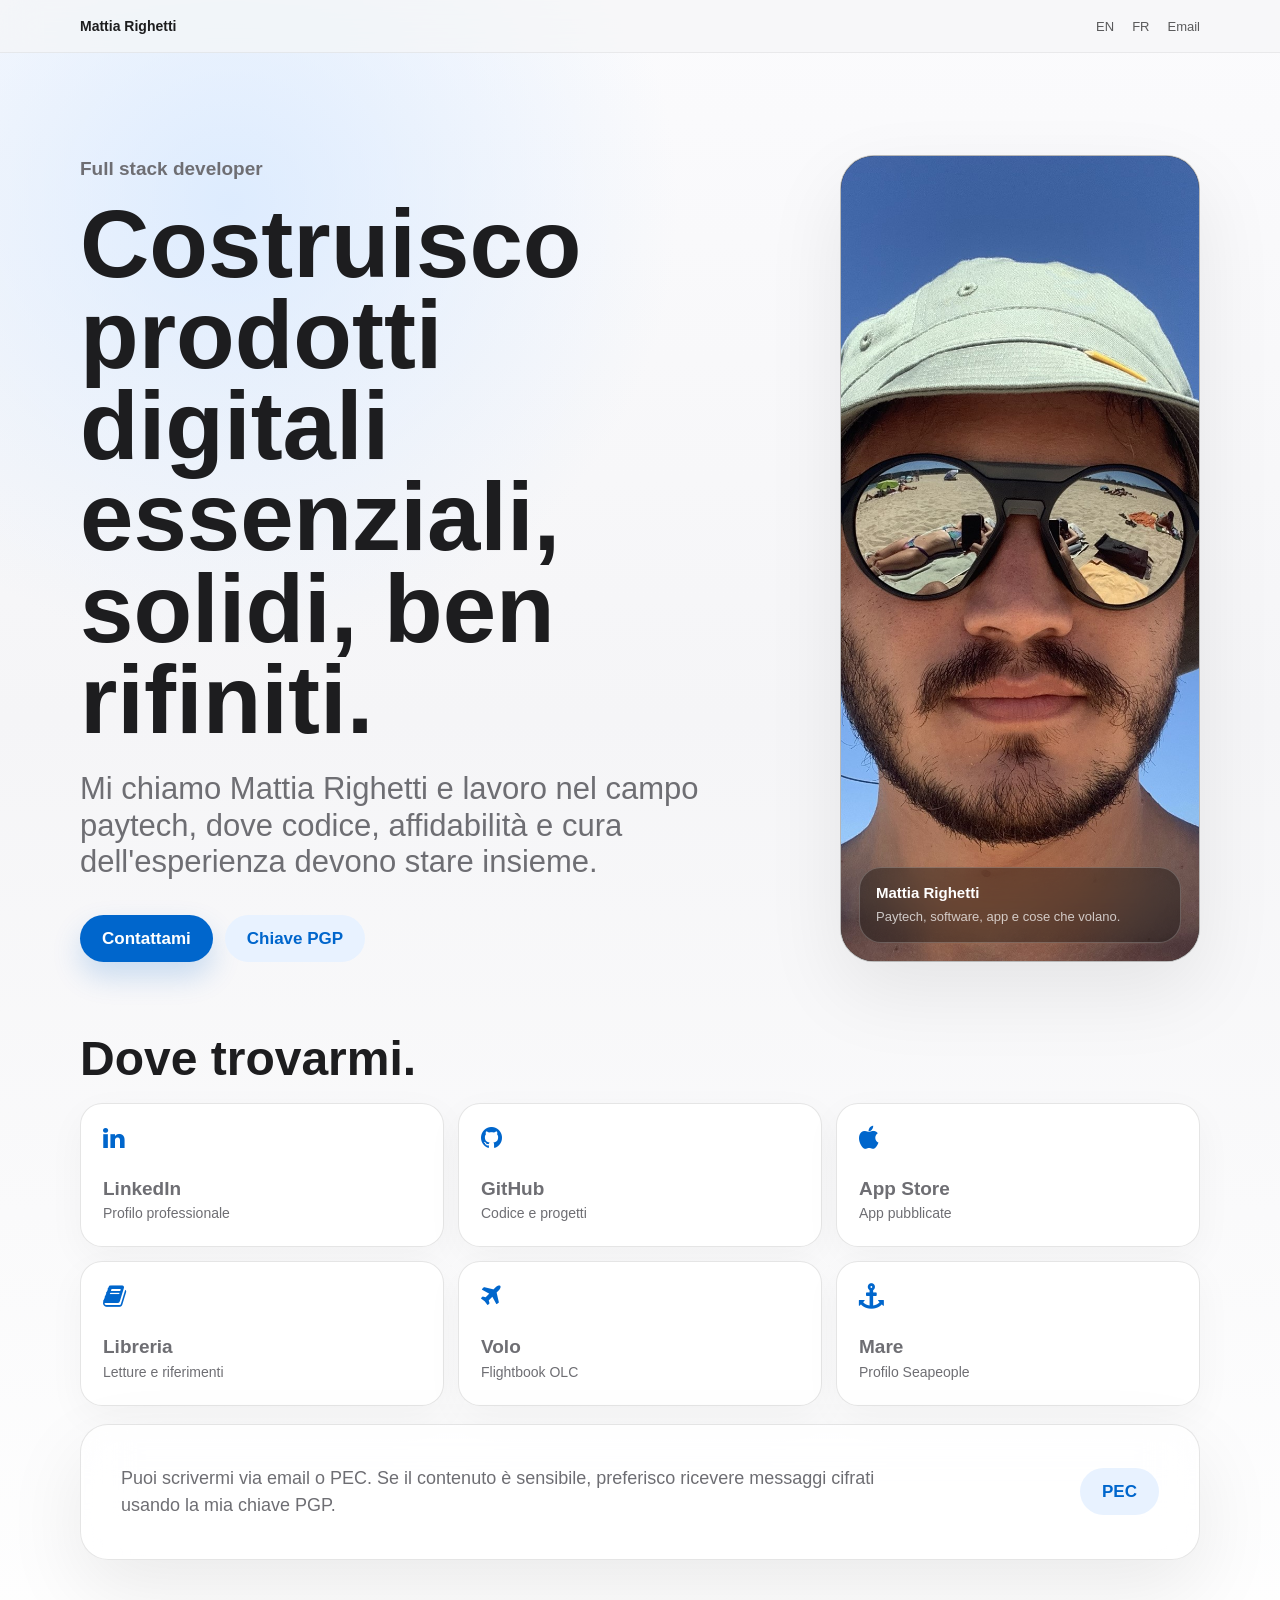
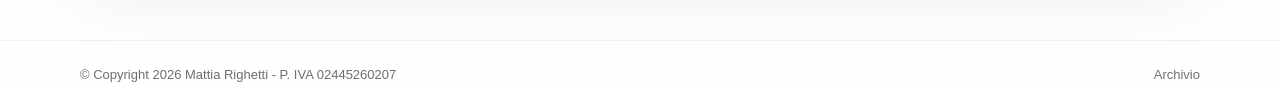
==== commit d79af81a: "Codex review" ====
--- a/index.html
+++ b/index.html
@@ -4,47 +4,23 @@
     <title>Mattia Righetti</title>
     <meta charset="utf-8">
     <meta name="robots" content="index, follow, max-image-preview:large, max-snippet:-1, max-video-preview:-1">
-    <meta name="description" content="Full stack developer">
+    <meta name="description" content="Full stack developer nel campo paytech.">
     <link rel="canonical" href="https://rght.it/">
     <meta property="og:locale" content="it_IT">
     <meta property="og:type" content="website">
     <meta property="og:title" content="Mattia Righetti">
-    <meta property="og:description" content="Full stack developer">
+    <meta property="og:description" content="Full stack developer nel campo paytech.">
     <meta property="og:url" content="https://rght.it/">
     <meta property="og:site_name" content="Mattia Righetti">
-    <meta property="article:modified_time" content="2026-07-03T09:02:00+02:00">
-    <meta property="og:image" content="">
-    <meta property="og:image:width" content="">
-    <meta property="og:image:height" content="">
-    <meta property="og:image:type" content="image/jpeg">
+    <meta property="article:modified_time" content="2026-07-20T00:00:00+02:00">
     <meta name="twitter:card" content="summary_large_image">
     <meta name="twitter:title" content="Mattia Righetti">
-    <meta name="twitter:description" content="Full stack developer">
-    <meta name="twitter:image" content="">
+    <meta name="twitter:description" content="Full stack developer nel campo paytech.">
     <meta name="twitter:site" content="@mrght">
-    <meta name="twitter:label1" content="Estimated reading time">
-    <meta name="twitter:data1" content="1 minute">
     <meta name="viewport" content="width=device-width, initial-scale=1">
-    
     <link href="https://cdn.jsdelivr.net/npm/bootstrap@5.1.3/dist/css/bootstrap.min.css" rel="stylesheet" integrity="sha384-1BmE4kWBq78iYhFldvKuhfTAU6auU8tT94WrHftjDbrCEXSU1oBoqyl2QvZ6jIW3" crossorigin="anonymous">
     <link rel="stylesheet" href="https://cdnjs.cloudflare.com/ajax/libs/font-awesome/4.7.0/css/font-awesome.min.css">
-    <link rel="stylesheet" href="css/style.css">
-
-    <script>
-      // Automatic Language Router
-      (function() {
-        if (window.location.pathname === '/' || window.location.pathname === '/index.html') {
-          const userLang = navigator.language || navigator.userLanguage;
-          if (userLang.startsWith('fr')) {
-            window.location.replace('/fr/');
-          } else if (!userLang.startsWith('it')) {
-            window.location.replace('/en/');
-          }
-        }
-      })();
-    </script>
-    
-    <!-- Google tag (gtag.js) -->
+    <link rel="stylesheet" href="/assets/css/site.css">
     <script async src="https://www.googletagmanager.com/gtag/js?id=G-7KN0N67CWR"></script>
     <script>
       window.dataLayer = window.dataLayer || [];
@@ -54,120 +30,86 @@
     </script>
   </head>
   <body>
-    
-    <main class="main-container text-center">
+    <div class="site-shell">
+      <header class="topbar">
+        <nav class="topbar-inner" aria-label="Navigazione principale">
+          <a class="brand" href="/">Mattia Righetti</a>
+          <ul class="nav-links">
+            <li><a href="/en/">EN</a></li>
+            <li><a href="/fr/">FR</a></li>
+            <li><a href="/contact?type=email">Email</a></li>
+          </ul>
+        </nav>
+      </header>
 
-      <!-- Profile Section -->
-      <section class="profile-section">
-        <div class="avatar-wrapper">
-          <img src="Cappellino.jpg" alt="Mattia Righetti" class="avatar-img">
+      <main>
+        <section class="hero" aria-labelledby="hero-title">
+          <div class="hero-grid">
+            <div>
+              <p class="eyebrow">Full stack developer</p>
+              <h1 class="hero-title" id="hero-title">Costruisco prodotti digitali essenziali, solidi, ben rifiniti.</h1>
+              <p class="hero-copy">Mi chiamo Mattia Righetti e lavoro nel campo paytech, dove codice, affidabilit&agrave; e cura dell'esperienza devono stare insieme.</p>
+              <div class="hero-actions">
+                <a class="button button-primary" href="/contact?type=email">Contattami</a>
+                <a class="button button-secondary" href="public_key.asc">Chiave PGP</a>
+              </div>
+            </div>
+
+            <figure class="portrait-card m-0">
+              <img src="Cappellino.jpg" alt="Ritratto di Mattia Righetti">
+              <figcaption class="portrait-caption">
+                <strong>Mattia Righetti</strong>
+                <span>Paytech, software, app e cose che volano.</span>
+              </figcaption>
+            </figure>
+          </div>
+        </section>
+
+        <section class="content-band" aria-labelledby="links-title">
+          <div class="content-inner">
+            <h2 class="section-title" id="links-title">Dove trovarmi.</h2>
+            <div class="link-grid">
+              <a class="link-card" href="https://linkedin.com/in/mattiarighetti" target="_blank" rel="noopener">
+                <i class="fa fa-linkedin" aria-hidden="true"></i>
+                <span><strong>LinkedIn</strong>Profilo professionale</span>
+              </a>
+              <a class="link-card" href="https://github.com/mattiarighetti" target="_blank" rel="noopener">
+                <i class="fa fa-github" aria-hidden="true"></i>
+                <span><strong>GitHub</strong>Codice e progetti</span>
+              </a>
+              <a class="link-card" href="https://apps.apple.com/it/developer/mattia-righetti/id1128702482" target="_blank" rel="noopener">
+                <i class="fa fa-apple" aria-hidden="true"></i>
+                <span><strong>App Store</strong>App pubblicate</span>
+              </a>
+              <a class="link-card" href="https://rght.it/lib" target="_blank" rel="noopener">
+                <i class="fa fa-book" aria-hidden="true"></i>
+                <span><strong>Libreria</strong>Letture e riferimenti</span>
+              </a>
+              <a class="link-card" href="https://www.onlinecontest.org/olc-3.0/gliding/flightbook.html?sp=2026&amp;st=olcp&amp;rt=olc&amp;pi=85450" target="_blank" rel="noopener">
+                <i class="fa fa-plane" aria-hidden="true"></i>
+                <span><strong>Volo</strong>Flightbook OLC</span>
+              </a>
+              <a class="link-card" href="https://dashboard.seapeopleapp.com/@mattiar" target="_blank" rel="noopener">
+                <i class="fa fa-anchor" aria-hidden="true"></i>
+                <span><strong>Mare</strong>Profilo Seapeople</span>
+              </a>
+            </div>
+
+            <div class="note-panel">
+              <p>Puoi scrivermi via email o PEC. Se il contenuto &egrave; sensibile, preferisco ricevere messaggi cifrati usando la mia chiave PGP.</p>
+              <a class="button button-secondary" href="/contact?type=pec">PEC</a>
+            </div>
+          </div>
+        </section>
+      </main>
+
+      <footer class="site-footer">
+        <div class="footer-inner">
+          <span>&copy; Copyright 2026 Mattia Righetti - P. IVA 02445260207</span>
+          <a href="https://web.archive.org/web/20220426195501/https://www.mattiarighetti.it/" target="_blank" rel="noopener">Archivio</a>
         </div>
-        <h1 class="name-title">Mattia Righetti</h1>
-        <span class="role-badge">Full Stack Developer @ Paytech</span>
-        <p class="lead">
-          Mi chiamo Mattia Righetti e sono un full stack developer attualmente impegnato nel campo paytech.
-        </p>
-      </section>
-
-      <!-- Contact Actions -->
-      <section class="contact-actions">
-        <a href="/contact?type=email" target="_blank" class="action-btn">
-          <i class="fa fa-envelope-o"></i> Email
-        </a>
-        <a href="/contact?type=pec" target="_blank" class="action-btn">
-          <i class="fa fa-shield"></i> PEC
-        </a>
-      </section>
-
-      <!-- PGP Box -->
-      <section class="mb-4">
-        <div class="pgp-box">
-          <div class="d-flex flex-column gap-1">
-            <span class="fw-semibold text-primary">Email Crittografate</span>
-            <span class="text-muted fs-7">Se desideri inviarmi un messaggio protetto da crittografia end-to-end, scarica la mia chiave PGP.</span>
-          </div>
-          <a href="public_key.asc" class="action-btn py-1 px-3 fs-7 ms-3 flex-shrink-0">
-            <i class="fa fa-key"></i> Chiave PGP
-          </a>
-        </div>
-      </section>
-
-      <!-- Links Grid -->
-      <section class="links-grid">
-        <a href="https://linkedin.com/in/mattiarighetti" target="_blank" class="link-card">
-          <div class="card-icon-wrapper">
-            <i class="fa fa-linkedin"></i>
-          </div>
-          <div class="card-info">
-            <span class="card-title">LinkedIn</span>
-            <span class="card-desc">Profilo professionale</span>
-          </div>
-        </a>
-
-        <a href="https://github.com/mattiarighetti" target="_blank" class="link-card">
-          <div class="card-icon-wrapper">
-            <i class="fa fa-github"></i>
-          </div>
-          <div class="card-info">
-            <span class="card-title">GitHub</span>
-            <span class="card-desc">Progetti open-source</span>
-          </div>
-        </a>
-
-        <a href="https://apps.apple.com/it/developer/mattia-righetti/id1128702482" target="_blank" class="link-card">
-          <div class="card-icon-wrapper">
-            <i class="fa fa-apple"></i>
-          </div>
-          <div class="card-info">
-            <span class="card-title">App Store</span>
-            <span class="card-desc">Le mie app iOS</span>
-          </div>
-        </a>
-
-        <a href="https://rght.it/lib" target="_blank" class="link-card">
-          <div class="card-icon-wrapper">
-            <i class="fa fa-book"></i>
-          </div>
-          <div class="card-info">
-            <span class="card-title">Libib</span>
-            <span class="card-desc">La mia libreria</span>
-          </div>
-        </a>
-
-        <a href="https://www.onlinecontest.org/olc-3.0/gliding/flightbook.html?sp=2026&st=olcp&rt=olc&pi=85450" target="_blank" class="link-card">
-          <div class="card-icon-wrapper">
-            <i class="fa fa-plane"></i>
-          </div>
-          <div class="card-info">
-            <span class="card-title">Volo a Vela</span>
-            <span class="card-desc">I miei voli in aliante</span>
-          </div>
-        </a>
-
-        <a href="https://dashboard.seapeopleapp.com/@mattiar" target="_blank" class="link-card">
-          <div class="card-icon-wrapper">
-            <i class="fa fa-anchor"></i>
-          </div>
-          <div class="card-info">
-            <span class="card-title">Sailing</span>
-            <span class="card-desc">Profilo Sea People</span>
-          </div>
-        </a>
-      </section>
-
-    </main>
-
-    <footer>
-      <div class="main-container py-0">
-        <div class="footer-links">
-          <span class="footer-text">&copy; Copyright 2026 Mattia Righetti - P. IVA 02445260207</span>
-          <span class="footer-text">
-            <a href="/pay/" class="me-3">Pagamenti</a>
-            <a href="https://web.archive.org/web/20220426195501/https://www.mattiarighetti.it/" target="_blank">Archivio</a>
-          </span>
-        </div>
-      </div>
-    </footer>
+      </footer>
+    </div>
 
     <script src="https://cdn.jsdelivr.net/npm/bootstrap@5.1.3/dist/js/bootstrap.bundle.min.js" integrity="sha384-ka7Sk0Gln4gmtz2MlQnikT1wXgYsOg+OMhuP+IlRH9sENBO0LRn5q+8nbTov4+1p" crossorigin="anonymous"></script>
   </body>
--- a/assets/css/site.css
+++ b/assets/css/site.css
@@ -0,0 +1,432 @@
+:root {
+  --page-bg: #f5f5f7;
+  --surface: rgba(255, 255, 255, 0.74);
+  --surface-strong: rgba(255, 255, 255, 0.92);
+  --text: #1d1d1f;
+  --muted: #6e6e73;
+  --hairline: rgba(0, 0, 0, 0.1);
+  --accent: #0066cc;
+  --accent-soft: #e8f2ff;
+  --shadow: 0 30px 80px rgba(0, 0, 0, 0.08);
+}
+
+* {
+  box-sizing: border-box;
+}
+
+html {
+  scroll-behavior: smooth;
+}
+
+body {
+  min-height: 100vh;
+  margin: 0;
+  color: var(--text);
+  background:
+    radial-gradient(circle at 18% 12%, rgba(214, 232, 255, 0.8), transparent 28rem),
+    linear-gradient(180deg, #fbfbfd 0%, var(--page-bg) 42%, #ffffff 100%);
+  font-family: -apple-system, BlinkMacSystemFont, "SF Pro Display", "SF Pro Text", "Helvetica Neue", Helvetica, Arial, sans-serif;
+  letter-spacing: 0;
+}
+
+a {
+  color: var(--accent);
+  text-decoration: none;
+}
+
+a:hover,
+a:focus {
+  color: #004c99;
+  text-decoration: none;
+}
+
+.site-shell {
+  display: flex;
+  min-height: 100vh;
+  flex-direction: column;
+}
+
+.topbar {
+  position: sticky;
+  top: 0;
+  z-index: 10;
+  border-bottom: 1px solid rgba(0, 0, 0, 0.06);
+  background: rgba(245, 245, 247, 0.72);
+  backdrop-filter: saturate(180%) blur(18px);
+}
+
+.topbar-inner {
+  display: flex;
+  width: min(1120px, calc(100% - 32px));
+  min-height: 52px;
+  align-items: center;
+  justify-content: space-between;
+  margin: 0 auto;
+  gap: 20px;
+}
+
+.brand {
+  color: var(--text);
+  font-size: 14px;
+  font-weight: 650;
+}
+
+.nav-links {
+  display: flex;
+  align-items: center;
+  gap: 18px;
+  margin: 0;
+  padding: 0;
+  list-style: none;
+}
+
+.nav-links a {
+  color: rgba(29, 29, 31, 0.72);
+  font-size: 13px;
+}
+
+.nav-links a:hover,
+.nav-links a:focus {
+  color: var(--text);
+}
+
+.hero {
+  width: min(1120px, calc(100% - 32px));
+  margin: 0 auto;
+  padding: clamp(56px, 8vw, 104px) 0 44px;
+}
+
+.hero-grid {
+  display: grid;
+  align-items: center;
+  gap: clamp(28px, 6vw, 72px);
+  grid-template-columns: minmax(0, 1fr) 360px;
+}
+
+.eyebrow {
+  margin: 0 0 14px;
+  color: var(--muted);
+  font-size: 19px;
+  font-weight: 600;
+}
+
+.hero-title {
+  max-width: 760px;
+  margin: 0;
+  font-size: clamp(52px, 8vw, 96px);
+  font-weight: 700;
+  letter-spacing: 0;
+  line-height: 0.95;
+}
+
+.hero-copy {
+  max-width: 720px;
+  margin: 26px 0 0;
+  color: var(--muted);
+  font-size: clamp(22px, 2.6vw, 31px);
+  font-weight: 500;
+  line-height: 1.18;
+}
+
+.hero-actions {
+  display: flex;
+  flex-wrap: wrap;
+  gap: 12px;
+  margin-top: 34px;
+}
+
+.button {
+  display: inline-flex;
+  min-height: 44px;
+  align-items: center;
+  justify-content: center;
+  border-radius: 999px;
+  padding: 11px 22px;
+  font-size: 17px;
+  font-weight: 600;
+  transition: transform 180ms ease, box-shadow 180ms ease, background 180ms ease;
+}
+
+.button:hover,
+.button:focus {
+  transform: translateY(-1px);
+}
+
+.button-primary {
+  background: var(--accent);
+  color: #fff;
+  box-shadow: 0 14px 30px rgba(0, 102, 204, 0.2);
+}
+
+.button-primary:hover,
+.button-primary:focus {
+  color: #fff;
+  background: #005bb8;
+}
+
+.button-secondary {
+  background: var(--accent-soft);
+  color: var(--accent);
+}
+
+.portrait-card {
+  position: relative;
+  align-self: stretch;
+  min-height: 430px;
+  overflow: hidden;
+  border: 1px solid rgba(255, 255, 255, 0.7);
+  border-radius: 34px;
+  background: #111;
+  box-shadow: var(--shadow);
+}
+
+.portrait-card img {
+  width: 100%;
+  height: 100%;
+  min-height: 430px;
+  object-fit: cover;
+}
+
+.portrait-caption {
+  position: absolute;
+  right: 18px;
+  bottom: 18px;
+  left: 18px;
+  border: 1px solid rgba(255, 255, 255, 0.22);
+  border-radius: 22px;
+  padding: 14px 16px;
+  color: #fff;
+  background: rgba(0, 0, 0, 0.36);
+  backdrop-filter: blur(18px);
+}
+
+.portrait-caption strong {
+  display: block;
+  font-size: 15px;
+}
+
+.portrait-caption span {
+  color: rgba(255, 255, 255, 0.72);
+  font-size: 13px;
+}
+
+.content-band {
+  width: 100%;
+  padding: 28px 0 80px;
+}
+
+.content-inner {
+  width: min(1120px, calc(100% - 32px));
+  margin: 0 auto;
+}
+
+.section-title {
+  margin: 0 0 18px;
+  font-size: clamp(32px, 4vw, 48px);
+  font-weight: 700;
+  line-height: 1.05;
+}
+
+.link-grid {
+  display: grid;
+  gap: 14px;
+  grid-template-columns: repeat(3, minmax(0, 1fr));
+}
+
+.link-card {
+  display: flex;
+  min-height: 124px;
+  flex-direction: column;
+  justify-content: space-between;
+  border: 1px solid var(--hairline);
+  border-radius: 22px;
+  padding: 22px;
+  color: var(--text);
+  background: var(--surface-strong);
+  box-shadow: 0 12px 38px rgba(0, 0, 0, 0.04);
+  transition: transform 180ms ease, box-shadow 180ms ease, border-color 180ms ease;
+}
+
+.link-card:hover,
+.link-card:focus {
+  color: var(--text);
+  border-color: rgba(0, 102, 204, 0.22);
+  box-shadow: 0 20px 48px rgba(0, 0, 0, 0.08);
+  transform: translateY(-3px);
+}
+
+.link-card i {
+  color: var(--accent);
+  font-size: 25px;
+}
+
+.link-card strong {
+  display: block;
+  margin-top: 24px;
+  font-size: 19px;
+}
+
+.link-card span {
+  color: var(--muted);
+  font-size: 14px;
+}
+
+.note-panel,
+.contact-panel {
+  border: 1px solid var(--hairline);
+  border-radius: 28px;
+  padding: clamp(24px, 4vw, 40px);
+  background: var(--surface);
+  box-shadow: var(--shadow);
+  backdrop-filter: blur(24px);
+}
+
+.note-panel {
+  display: flex;
+  align-items: center;
+  justify-content: space-between;
+  margin-top: 18px;
+  gap: 24px;
+}
+
+.note-panel p {
+  max-width: 760px;
+  margin: 0;
+  color: var(--muted);
+  font-size: 18px;
+  line-height: 1.5;
+}
+
+.site-footer {
+  margin-top: auto;
+  border-top: 1px solid rgba(0, 0, 0, 0.06);
+  padding: 24px 0;
+  color: var(--muted);
+  background: rgba(255, 255, 255, 0.62);
+}
+
+.footer-inner {
+  display: flex;
+  width: min(1120px, calc(100% - 32px));
+  align-items: center;
+  justify-content: space-between;
+  margin: 0 auto;
+  gap: 18px;
+  font-size: 13px;
+}
+
+.footer-inner a {
+  color: var(--muted);
+}
+
+.contact-page {
+  display: grid;
+  min-height: calc(100vh - 101px);
+  place-items: center;
+  padding: 64px 16px;
+}
+
+.contact-panel {
+  width: min(640px, 100%);
+  text-align: center;
+}
+
+.contact-panel h1 {
+  margin: 0 0 14px;
+  font-size: clamp(42px, 7vw, 72px);
+  font-weight: 700;
+  line-height: 0.96;
+}
+
+.contact-panel p {
+  margin: 0 auto 28px;
+  color: var(--muted);
+  font-size: 19px;
+  line-height: 1.45;
+}
+
+.contact-result a {
+  display: inline-flex;
+  min-height: 46px;
+  align-items: center;
+  justify-content: center;
+  border-radius: 999px;
+  padding: 11px 22px;
+  background: var(--accent);
+  color: #fff;
+  font-weight: 650;
+}
+
+.g-recaptcha {
+  display: inline-block;
+}
+
+@media (max-width: 900px) {
+  .hero-grid {
+    grid-template-columns: 1fr;
+  }
+
+  .portrait-card,
+  .portrait-card img {
+    min-height: 360px;
+  }
+
+  .link-grid {
+    grid-template-columns: repeat(2, minmax(0, 1fr));
+  }
+
+  .note-panel {
+    align-items: flex-start;
+    flex-direction: column;
+  }
+}
+
+@media (max-width: 640px) {
+  .topbar-inner {
+    width: min(100% - 24px, 1120px);
+  }
+
+  .nav-links {
+    gap: 12px;
+  }
+
+  .nav-links a {
+    font-size: 12px;
+  }
+
+  .hero,
+  .content-inner,
+  .footer-inner {
+    width: min(100% - 24px, 1120px);
+  }
+
+  .hero {
+    padding-top: 42px;
+  }
+
+  .hero-title {
+    font-size: clamp(46px, 18vw, 64px);
+  }
+
+  .hero-copy {
+    font-size: 21px;
+  }
+
+  .button {
+    width: 100%;
+  }
+
+  .portrait-card,
+  .portrait-card img {
+    min-height: 340px;
+  }
+
+  .link-grid {
+    grid-template-columns: 1fr;
+  }
+
+  .footer-inner {
+    align-items: flex-start;
+    flex-direction: column;
+  }
+}
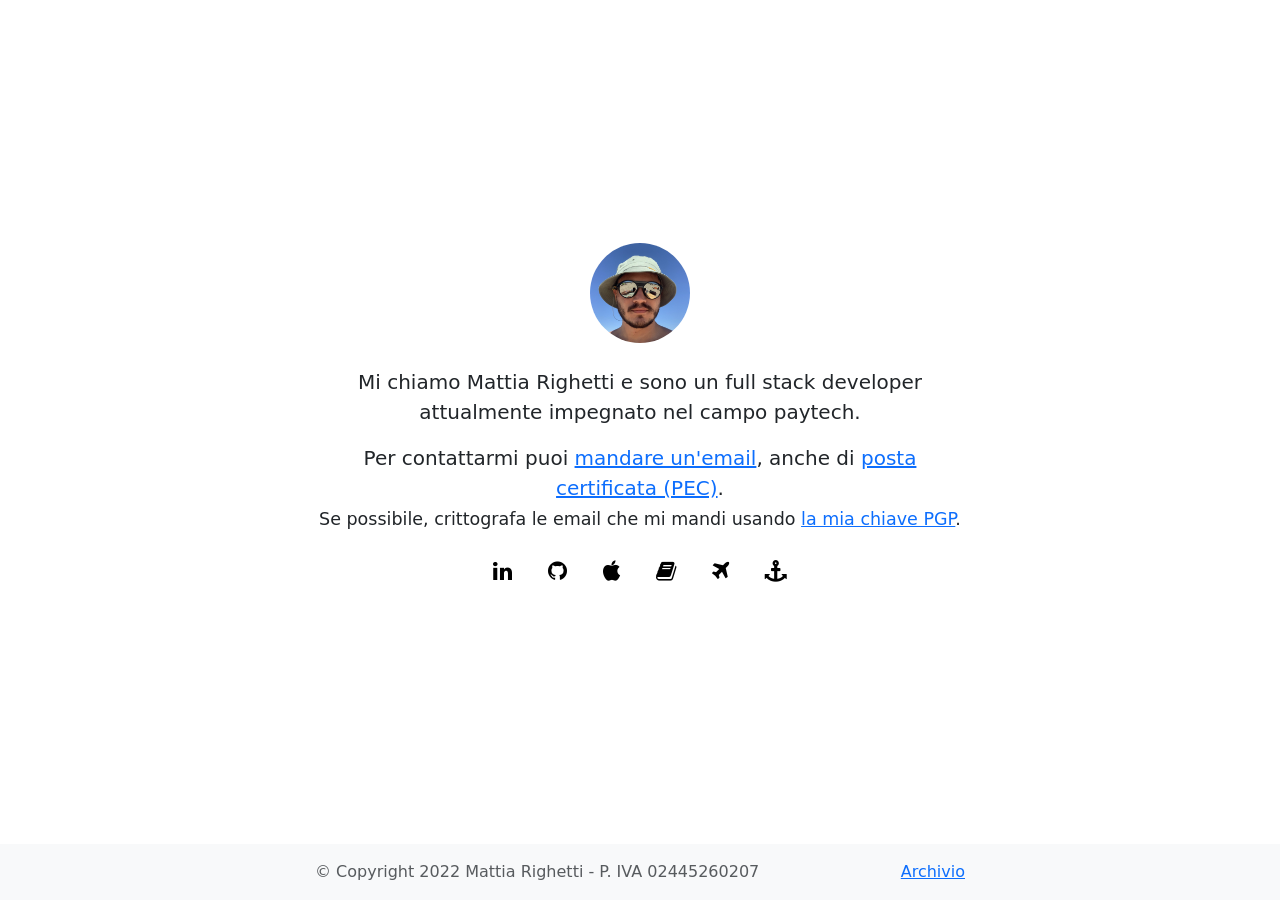
==== commit 2ce50093: "Updating sailties link" ====
--- a/index.html
+++ b/index.html
@@ -1,116 +1,139 @@
 <!doctype html>
-<html lang="it">
+<html lang="en" class="h-100">
   <head>
     <title>Mattia Righetti</title>
     <meta charset="utf-8">
     <meta name="robots" content="index, follow, max-image-preview:large, max-snippet:-1, max-video-preview:-1">
-    <meta name="description" content="Full stack developer nel campo paytech.">
+    <meta name="description" content="Full stack developer">
     <link rel="canonical" href="https://rght.it/">
     <meta property="og:locale" content="it_IT">
     <meta property="og:type" content="website">
     <meta property="og:title" content="Mattia Righetti">
-    <meta property="og:description" content="Full stack developer nel campo paytech.">
+    <meta property="og:description" content="Full stack developer">
     <meta property="og:url" content="https://rght.it/">
     <meta property="og:site_name" content="Mattia Righetti">
-    <meta property="article:modified_time" content="2026-07-20T00:00:00+02:00">
+    <meta property="article:modified_time" content="2022-04-18T16:51:58+00:00">
+    <meta property="og:image" content="">
+    <meta property="og:image:width" content="">
+    <meta property="og:image:height" content="">
+    <meta property="og:image:type" content="image/jpeg">
     <meta name="twitter:card" content="summary_large_image">
     <meta name="twitter:title" content="Mattia Righetti">
-    <meta name="twitter:description" content="Full stack developer nel campo paytech.">
+    <meta name="twitter:description" content="Full stack developer">
+    <meta name="twitter:image" content="">
     <meta name="twitter:site" content="@mrght">
+    <meta name="twitter:label1" content="Estimated reading time">
+    <meta name="twitter:data1" content="1 minute">
     <meta name="viewport" content="width=device-width, initial-scale=1">
     <link href="https://cdn.jsdelivr.net/npm/bootstrap@5.1.3/dist/css/bootstrap.min.css" rel="stylesheet" integrity="sha384-1BmE4kWBq78iYhFldvKuhfTAU6auU8tT94WrHftjDbrCEXSU1oBoqyl2QvZ6jIW3" crossorigin="anonymous">
     <link rel="stylesheet" href="https://cdnjs.cloudflare.com/ajax/libs/font-awesome/4.7.0/css/font-awesome.min.css">
-    <link rel="stylesheet" href="/assets/css/site.css">
+    <style>
+      .container {
+      width: auto;
+      max-width: 680px;
+      padding: 0 15px;
+      }
+      .fa {
+      padding: 6px;
+      font-size: 22px;
+      text-decoration: none;
+      color: black;
+      }
+      .contact-link {
+      padding-left: 6px;
+      font-size: 16px;
+      text-decoration: none;
+      color: black;
+      }
+      .archive {
+      float: right;
+      }
+    </style>
+    <!-- Google tag (gtag.js) -->
     <script async src="https://www.googletagmanager.com/gtag/js?id=G-7KN0N67CWR"></script>
     <script>
       window.dataLayer = window.dataLayer || [];
       function gtag(){dataLayer.push(arguments);}
       gtag('js', new Date());
+      
       gtag('config', 'G-7KN0N67CWR');
+                                                                                                            
     </script>
   </head>
-  <body>
-    <div class="site-shell">
-      <header class="topbar">
-        <nav class="topbar-inner" aria-label="Navigazione principale">
-          <a class="brand" href="/">Mattia Righetti</a>
-          <ul class="nav-links">
-            <li><a href="/en/">EN</a></li>
-            <li><a href="/fr/">FR</a></li>
-            <li><a href="/contact?type=email">Email</a></li>
-          </ul>
-        </nav>
-      </header>
+  <body class="d-flex flex-column h-100">
+    <header class="mb-auto"></header>
+    <main class="flex-shrink-0 px-3 text-center d-flex p-3 mx-auto flex-column">
+      <div class="container">
+        <img src="Cappellino.jpg" class="img-circle hidden-xs-down" style="width: 100px; border-radius: 50px; margin-top: -10px;">
+        <br><br>
+        <p class="lead">Mi chiamo Mattia Righetti e sono un full stack developer attualmente impegnato nel campo
+          paytech.
+        </p>
+        <p class="lead">Per contattarmi puoi <a href="/contact?type=email" target="_blank">mandare un'email</a>, anche di <a href="/contact?type=pec" target="_blank">posta certificata (PEC)</a>.                                                                                                                        <br>
+          <small>Se possibile, crittografa le email che mi mandi usando <a href="public_key.asc">la mia chiave PGP</a>.
+          </small>
+        </p>
+      </div>
+<div class="container">
+  <div class="row justify-content-center">
+    <div class="col-auto">
+      <ul class="list-unstyled d-flex gap-4 m-0 p-0">
+        <li>
+          <a href="https://linkedin.com/in/mattiarighetti"
+             target="_blank"
+             class="text-decoration-none text-dark fs-3">
+            <i class="fa fa-linkedin"></i>
+          </a>
+        </li>
+        <li>
+          <a href="https://github.com/mattiarighetti"
+             target="_blank"
+             class="text-decoration-none text-dark fs-3">
+            <i class="fa fa-github"></i>
+          </a>
+        </li>
+        <li>
+          <a href="https://apps.apple.com/it/developer/mattia-righetti/id1128702482"
+             target="_blank"
+             class="text-decoration-none text-dark fs-3">
+            <i class="fa fa-apple"></i>
+          </a>
+        </li>
+        <li>
+          <a href="https://rght.it/lib"
+             target="_blank"
+             class="text-decoration-none text-dark fs-3">
+            <i class="fa fa-book"></i>
+          </a>
+        </li>
+        <li>
+          <a href="https://www.onlinecontest.org/olc-3.0/gliding/flightbook.html?sp=2026&st=olcp&rt=olc&pi=85450"
+             target="_blank"
+             class="text-decoration-none text-dark fs-3">
+            <i class="fa fa-plane"></i>
+          </a>
+        </li>
+        <li>
+          <a href="https://sailties.net/it/u/mattiar"
+             target="_blank"
+             class="text-decoration-none text-dark fs-3">
+            <i class="fa fa-anchor"></i>
+          </a>
+        </li>
+      </ul>
+    </div>
+  </div>
+</div>
 
-      <main>
-        <section class="hero" aria-labelledby="hero-title">
-          <div class="hero-grid">
-            <div>
-              <p class="eyebrow">Full stack developer</p>
-              <h1 class="hero-title" id="hero-title">Costruisco prodotti digitali essenziali, solidi, ben rifiniti.</h1>
-              <p class="hero-copy">Mi chiamo Mattia Righetti e lavoro nel campo paytech, dove codice, affidabilit&agrave; e cura dell'esperienza devono stare insieme.</p>
-              <div class="hero-actions">
-                <a class="button button-primary" href="/contact?type=email">Contattami</a>
-                <a class="button button-secondary" href="public_key.asc">Chiave PGP</a>
-              </div>
-            </div>
-
-            <figure class="portrait-card m-0">
-              <img src="Cappellino.jpg" alt="Ritratto di Mattia Righetti">
-              <figcaption class="portrait-caption">
-                <strong>Mattia Righetti</strong>
-                <span>Paytech, software, app e cose che volano.</span>
-              </figcaption>
-            </figure>
-          </div>
-        </section>
-
-        <section class="content-band" aria-labelledby="links-title">
-          <div class="content-inner">
-            <h2 class="section-title" id="links-title">Dove trovarmi.</h2>
-            <div class="link-grid">
-              <a class="link-card" href="https://linkedin.com/in/mattiarighetti" target="_blank" rel="noopener">
-                <i class="fa fa-linkedin" aria-hidden="true"></i>
-                <span><strong>LinkedIn</strong>Profilo professionale</span>
-              </a>
-              <a class="link-card" href="https://github.com/mattiarighetti" target="_blank" rel="noopener">
-                <i class="fa fa-github" aria-hidden="true"></i>
-                <span><strong>GitHub</strong>Codice e progetti</span>
-              </a>
-              <a class="link-card" href="https://apps.apple.com/it/developer/mattia-righetti/id1128702482" target="_blank" rel="noopener">
-                <i class="fa fa-apple" aria-hidden="true"></i>
-                <span><strong>App Store</strong>App pubblicate</span>
-              </a>
-              <a class="link-card" href="https://rght.it/lib" target="_blank" rel="noopener">
-                <i class="fa fa-book" aria-hidden="true"></i>
-                <span><strong>Libreria</strong>Letture e riferimenti</span>
-              </a>
-              <a class="link-card" href="https://www.onlinecontest.org/olc-3.0/gliding/flightbook.html?sp=2026&amp;st=olcp&amp;rt=olc&amp;pi=85450" target="_blank" rel="noopener">
-                <i class="fa fa-plane" aria-hidden="true"></i>
-                <span><strong>Volo</strong>Flightbook OLC</span>
-              </a>
-              <a class="link-card" href="https://dashboard.seapeopleapp.com/@mattiar" target="_blank" rel="noopener">
-                <i class="fa fa-anchor" aria-hidden="true"></i>
-                <span><strong>Mare</strong>Profilo Seapeople</span>
-              </a>
-            </div>
-
-            <div class="note-panel">
-              <p>Puoi scrivermi via email o PEC. Se il contenuto &egrave; sensibile, preferisco ricevere messaggi cifrati usando la mia chiave PGP.</p>
-              <a class="button button-secondary" href="/contact?type=pec">PEC</a>
-            </div>
-          </div>
-        </section>
-      </main>
-
-      <footer class="site-footer">
-        <div class="footer-inner">
-          <span>&copy; Copyright 2026 Mattia Righetti - P. IVA 02445260207</span>
-          <a href="https://web.archive.org/web/20220426195501/https://www.mattiarighetti.it/" target="_blank" rel="noopener">Archivio</a>
-        </div>
-      </footer>
-    </div>
-
+    </main>
+    <footer class="footer mt-auto py-3 bg-light">
+      <div class="container">
+        <span class="text-muted">&copy; Copyright 2022 Mattia Righetti - P. IVA 02445260207</span>
+        <span class="text-muted archive">
+        <a href="https://web.archive.org/web/20220426195501/https://www.mattiarighetti.it/" target="_blank">Archivio</a>
+        </span>
+      </div>
+    </footer>
     <script src="https://cdn.jsdelivr.net/npm/bootstrap@5.1.3/dist/js/bootstrap.bundle.min.js" integrity="sha384-ka7Sk0Gln4gmtz2MlQnikT1wXgYsOg+OMhuP+IlRH9sENBO0LRn5q+8nbTov4+1p" crossorigin="anonymous"></script>
   </body>
 </html>
